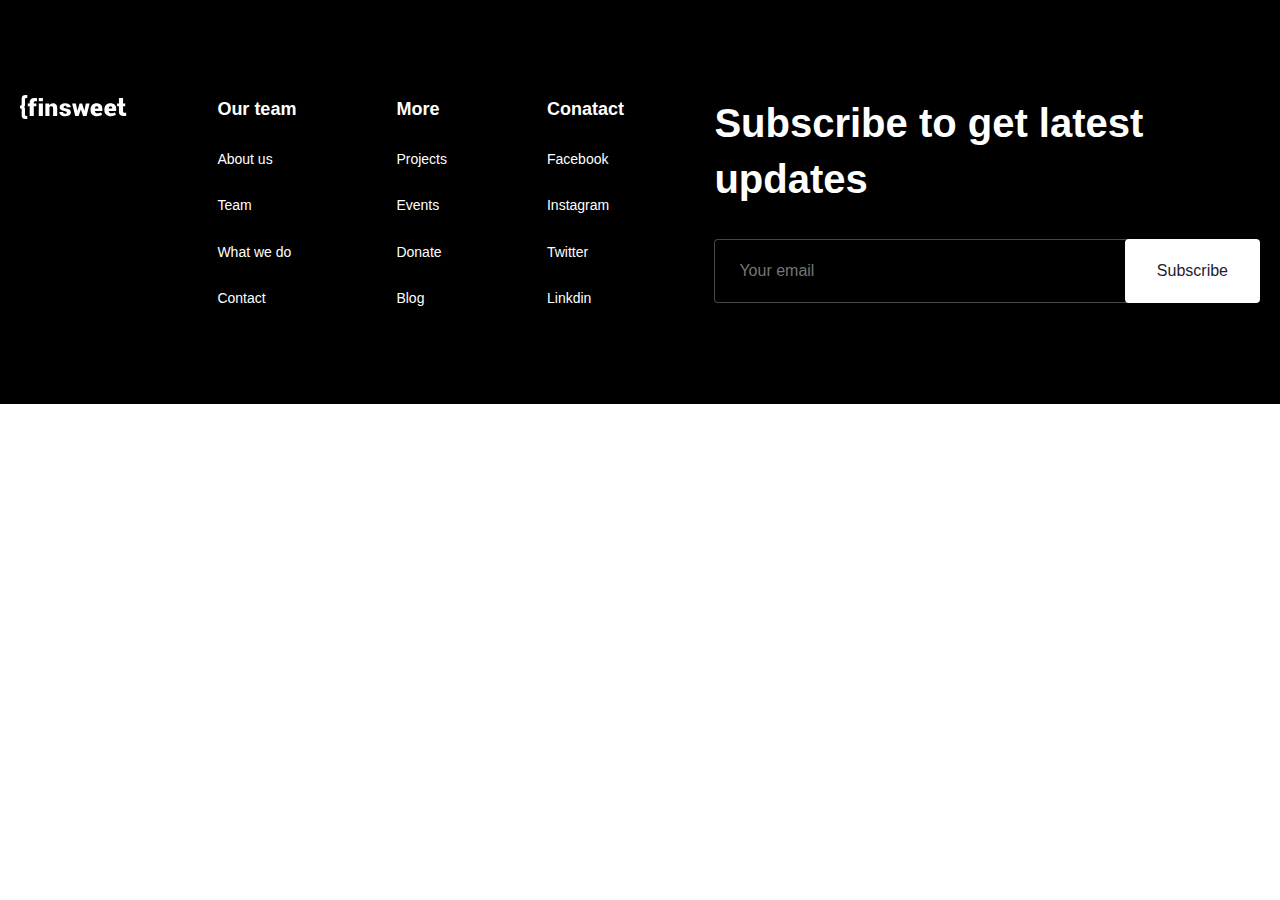
==== index.html @ 3e4287ab "Merge branch 'abdulloh' of https://github.com/abdulazizjavascript/reactn35-lesson18 into nomonjon" ====
<!DOCTYPE html>
<html lang="en">
  <head>
    <meta charset="UTF-8" />
    <meta name="viewport" content="width=device-width, initial-scale=1.0" />
    <title>Home | Laziz | Abdulloh</title>
    <link rel="stylesheet" href="./css/pages/home.css" />
  </head>
  <body>
    <header></header>
    <footer>
      <div class="container">
        <div class="footer__row">
          <div class="footer__logo">
            <img src="./assets/images/home/footer-logo.svg" alt="footer logo">
          </div>
          <div class="footer__links">
            <div class="links__our-team links">
              <p>
                Our team
              </p>
              <a href="./pages/about.html">
                About us
              </a>
              <a href="#">
                Team
              </a>
              <a href="./pages/services.html">
                What we do
              </a>
              <a href="./pages/contact.html">
                Contact
              </a>
            </div>
            <div class="links__more links">
              <p>
                More
              </p>
              <a href="./pages/project.html">
                Projects
              </a>
              <a href="./pages/event.html">
                Events
              </a>
              <a href="./pages/donation.html">
                Donate
              </a>
              <a href="./pages/blog.html">
                Blog
              </a>
            </div>
            <div class="links__contact links">
              <p>
                Conatact
              </p>
              <a href="#">
                Facebook
              </a>
              <a href="#">
                Instagram
              </a>
              <a href="#">
                Twitter
              </a>
              <a href="#">
                Linkdin 
              </a>
            </div>
          </div>
          <div class="footer__subscribe">
            <h2>
              Subscribe to get latest updates
            </h2>
            <div class="input-btn">
              <form action="#">
                <input placeholder="Your email" type="email">
                <button>
                  Subscribe
                </button>
              </form>
            </div>
          </div>
        </div>
      </div>
    </footer>
  </body>
</html>
---- css/pages/home.css ----
@import "../base/global.css";
@import "../modules/donate.css";
@import "../modules/news.css";
@import "../modules/events.css";
@import "../layout/footer.css";
@import "../layout/container.css";
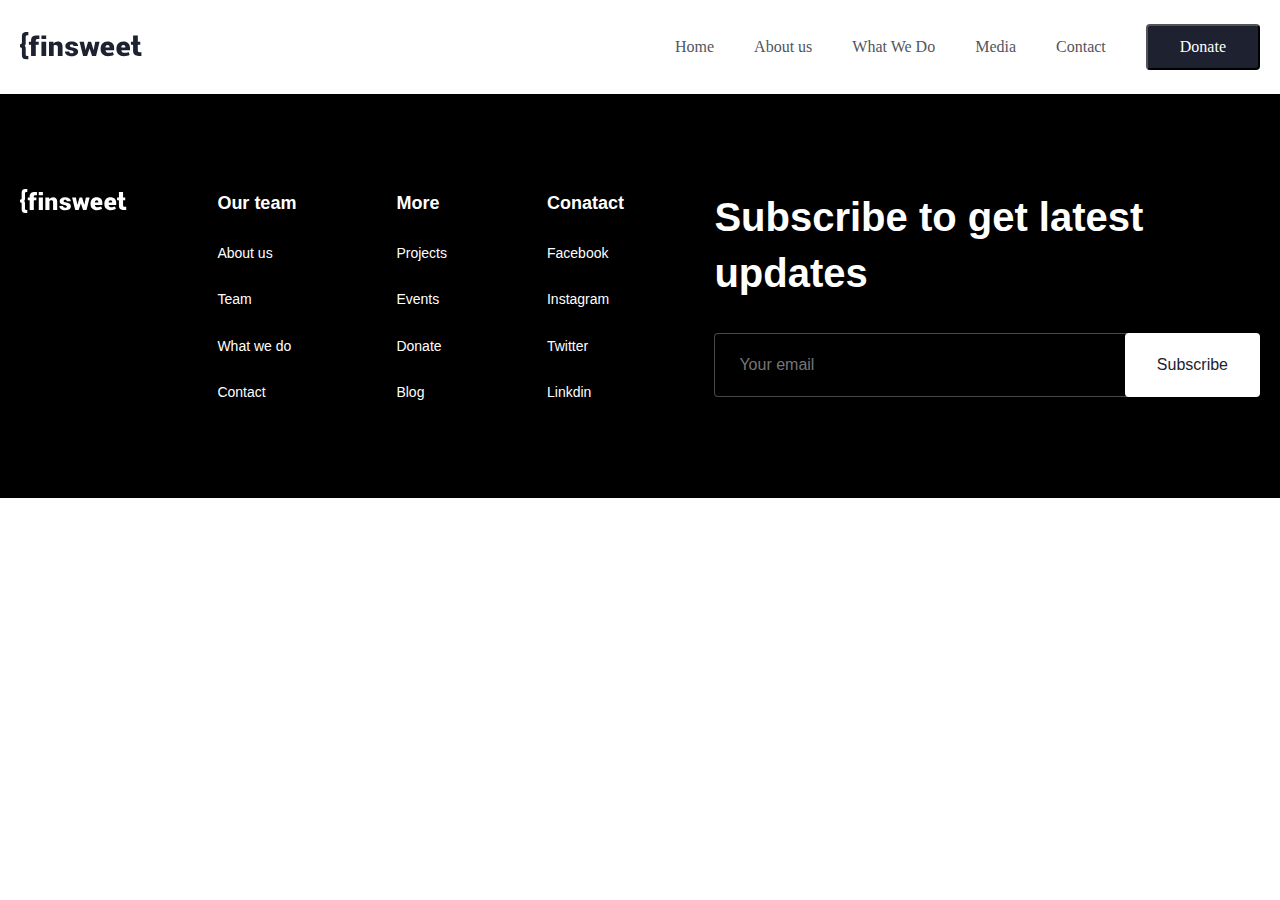
==== commit 82d981b6: "sdads" ====
--- a/index.html
+++ b/index.html
@@ -7,6 +7,19 @@
     <link rel="stylesheet" href="./css/pages/home.css" />
   </head>
   <body>
+    <nav>
+      <div class="container navbar">
+        <div class="nav-logo"><img src="./assets/images/home/logo-finsweet.svg" alt="logo"></div>
+        <ul class="nav-list">
+          <li class="nav-item"><a href="#" class="nav-link">Home</a></li>
+          <li class="nav-item"><a href="./pages/about.html" class="nav-link">About us</a></li>
+          <li class="nav-item"><a href="./pages/services.html" class="nav-link">What We Do</a></li>
+          <li class="nav-item"><a href="./pages/media.html" class="nav-link">Media</a></li>
+          <li class="nav-item"><a href="./pages/contact.html" class="nav-link">Contact</a></li>
+          <li class="nav-item"><a href="./pages/donation.html" class="nav-link"><button class="nav-btn">Donate</button></a></li>
+        </ul>
+      </div>
+    </nav>
     <header></header>
     <footer>
       <div class="container">
--- a/css/pages/home.css
+++ b/css/pages/home.css
@@ -3,4 +3,4 @@
 @import "../modules/news.css";
 @import "../modules/events.css";
 @import "../layout/footer.css";
-@import "../layout/container.css";+@import "../layout/container.css";
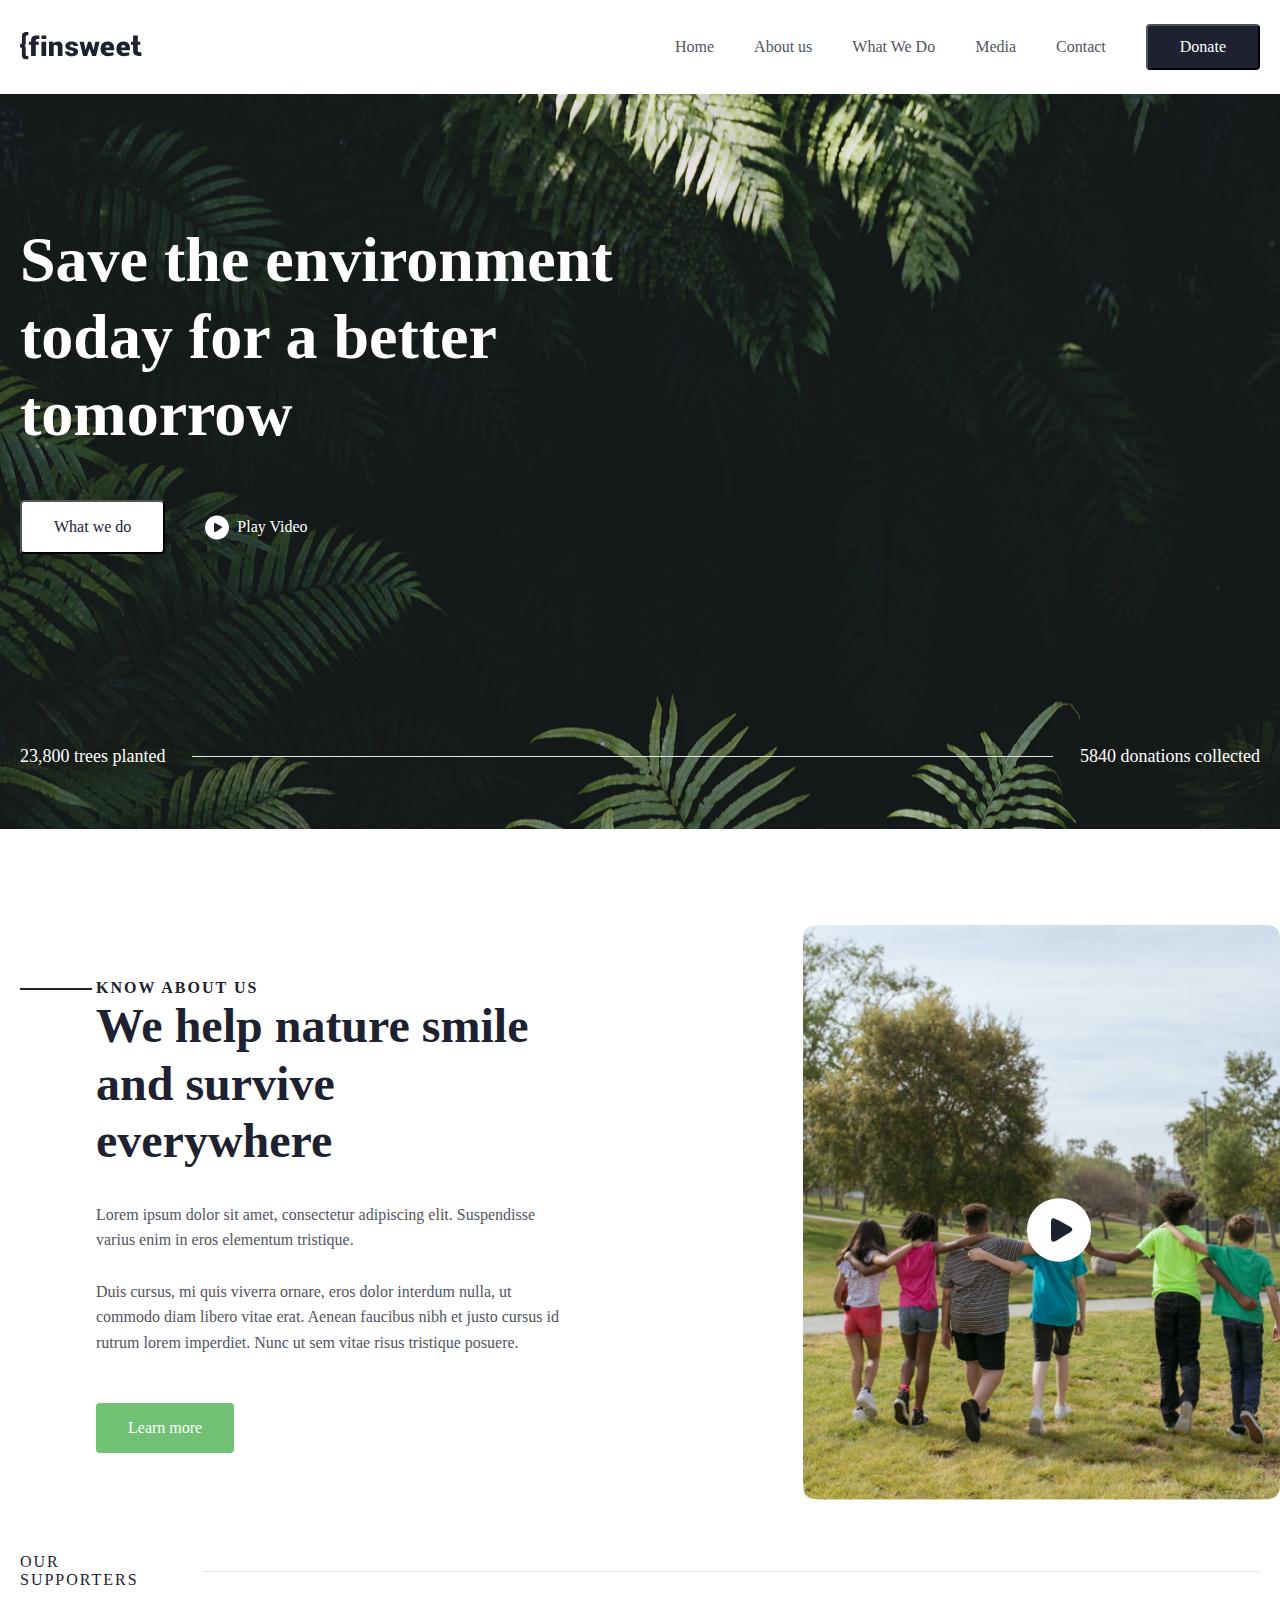
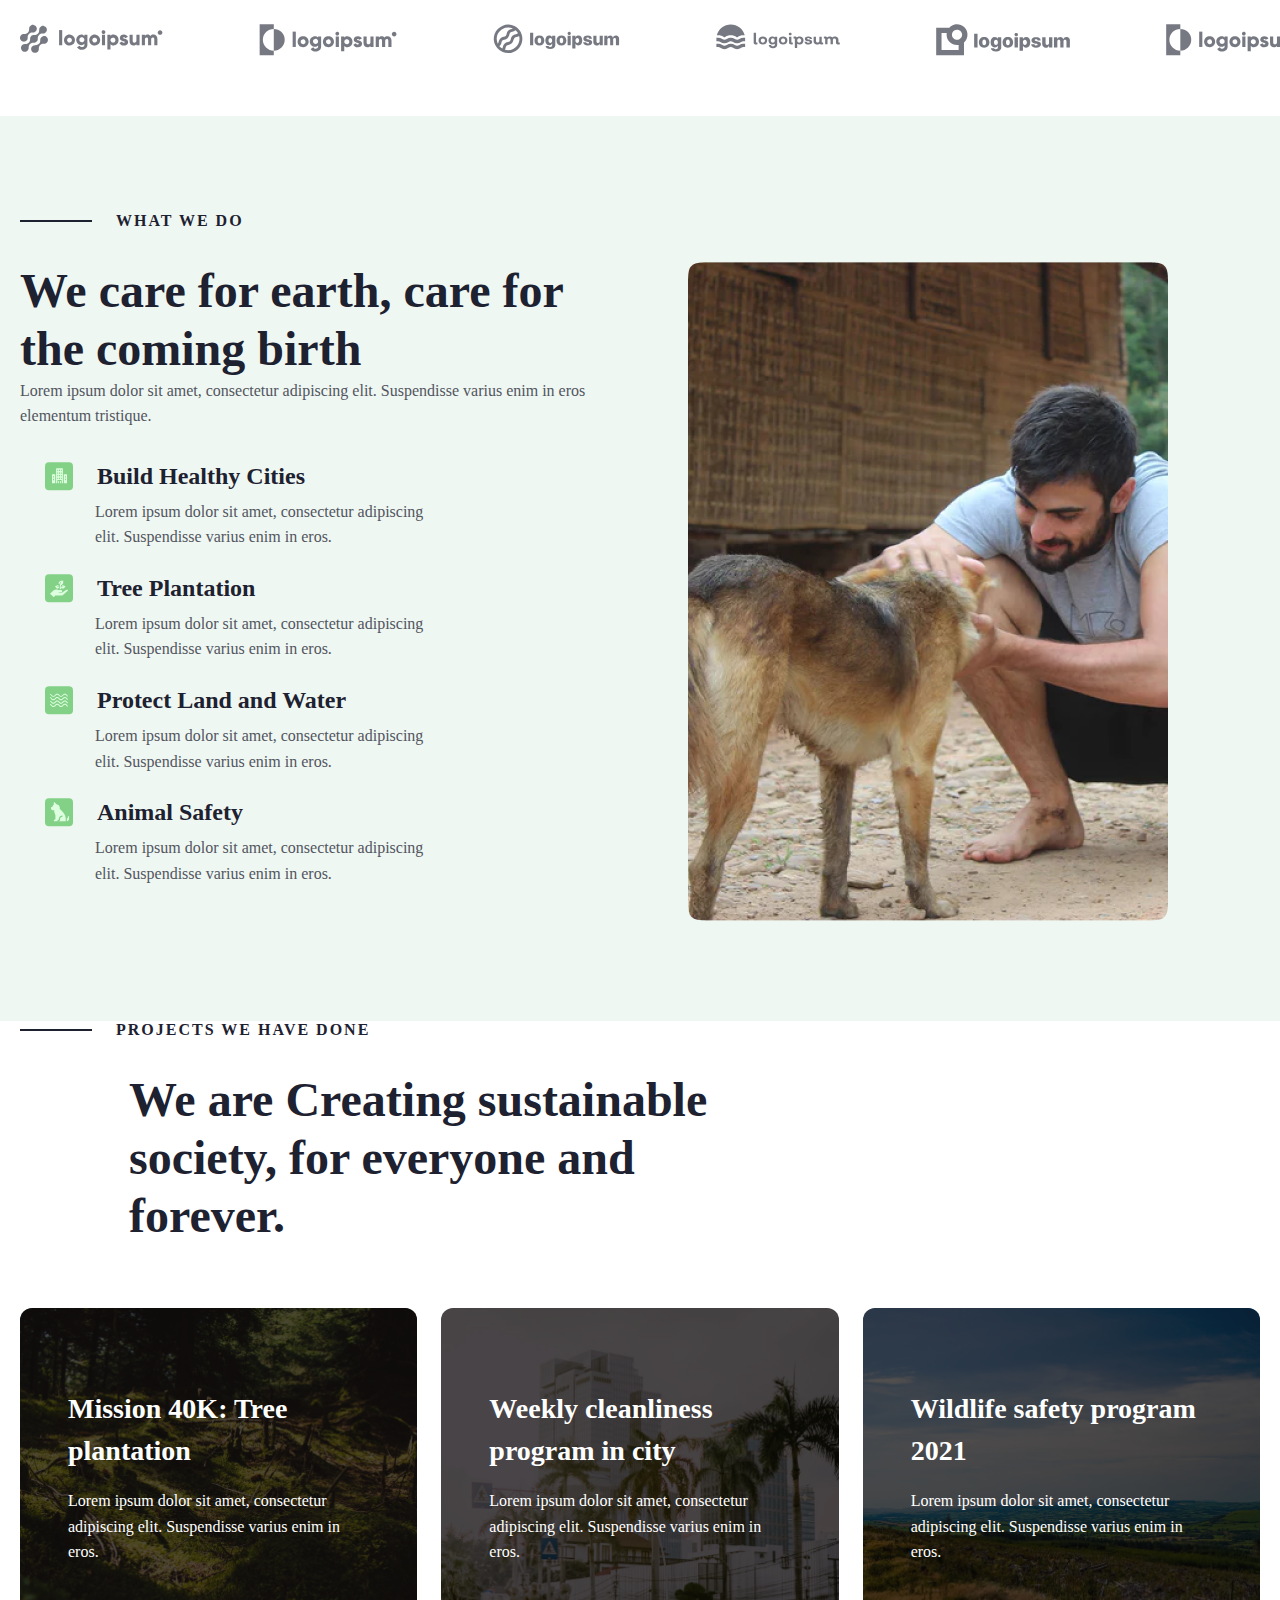
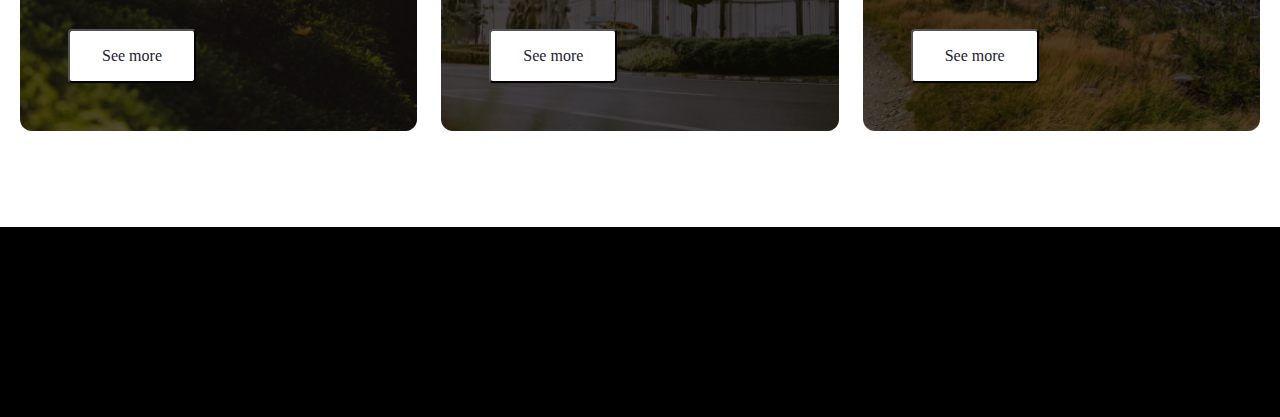
==== commit 5473bae5: "dsads" ====
--- a/index.html
+++ b/index.html
@@ -7,7 +7,7 @@
     <link rel="stylesheet" href="./css/pages/home.css" />
   </head>
   <body>
-    <nav>
+    <nav id="navbar">
       <div class="container navbar">
         <div class="nav-logo"><img src="./assets/images/home/logo-finsweet.svg" alt="logo"></div>
         <ul class="nav-list">
@@ -18,84 +18,193 @@
           <li class="nav-item"><a href="./pages/contact.html" class="nav-link">Contact</a></li>
           <li class="nav-item"><a href="./pages/donation.html" class="nav-link"><button class="nav-btn">Donate</button></a></li>
         </ul>
+        <button class="hamburger"><img src="" alt=""><img src="./assets/images/home/hamburger.svg" alt="hamburger"></button>
       </div>
     </nav>
-    <header></header>
-    <footer>
-      <div class="container">
-        <div class="footer__row">
-          <div class="footer__logo">
-            <img src="./assets/images/home/footer-logo.svg" alt="footer logo">
-          </div>
-          <div class="footer__links">
-            <div class="links__our-team links">
-              <p>
-                Our team
-              </p>
-              <a href="./pages/about.html">
-                About us
-              </a>
-              <a href="#">
-                Team
-              </a>
-              <a href="./pages/services.html">
-                What we do
-              </a>
-              <a href="./pages/contact.html">
-                Contact
-              </a>
-            </div>
-            <div class="links__more links">
-              <p>
-                More
-              </p>
-              <a href="./pages/project.html">
-                Projects
-              </a>
-              <a href="./pages/event.html">
-                Events
-              </a>
-              <a href="./pages/donation.html">
-                Donate
-              </a>
-              <a href="./pages/blog.html">
-                Blog
-              </a>
-            </div>
-            <div class="links__contact links">
-              <p>
-                Conatact
-              </p>
-              <a href="#">
-                Facebook
-              </a>
-              <a href="#">
-                Instagram
-              </a>
-              <a href="#">
-                Twitter
-              </a>
-              <a href="#">
-                Linkdin 
-              </a>
-            </div>
-          </div>
-          <div class="footer__subscribe">
+    <header>
+      <div class="container header__container">
+        <div class="header__content">
+          <h1>
+            Save the environment today for a better tomorrow
+          </h1>
+  
+          <div class="header__content__button-box">
+            <button class="button-box__btn">What we do</button>
+            <div class="button-box__div">
+              <img src="./assets/images/home/Play icon.svg" alt="play-icon">
+              <p>Play Video</p>
+            </div>
+          </div>
+        </div>
+
+        <div class="header__bottom-box">
+          <p>23,800 trees planted</p>
+          <div class="line"></div>
+          <p>5840 donations collected</p>
+        </div>
+      </div>
+    </header>
+    <main>
+      <section id="section-1">
+        <div class="container know-about-us">
+          <div class="line-main"></div>
+          
+          <div class="main__content">
+            <span>
+              Know About us
+            </span>
             <h2>
-              Subscribe to get latest updates
+              We help nature smile and survive everywhere
             </h2>
-            <div class="input-btn">
-              <form action="#">
-                <input placeholder="Your email" type="email">
-                <button>
-                  Subscribe
-                </button>
-              </form>
-            </div>
-          </div>
-        </div>
-      </div>
-    </footer>
+            <p>
+              Lorem ipsum dolor sit amet, consectetur adipiscing elit. Suspendisse varius enim in eros elementum tristique.
+              <br><br>
+               ‍Duis cursus, mi quis viverra ornare, eros dolor interdum nulla, ut commodo diam libero vitae erat. Aenean faucibus nibh et justo cursus id rutrum lorem imperdiet. Nunc ut sem vitae risus tristique posuere.
+            </p>
+            <a href="#"><button class="main__content__btn">Learn more</button></a>
+          
+          
+          </div>
+          <div class="main-right-box">
+            <img class="bg-img" src="./assets/images/home/BG.png" alt="bg-img">
+            <img class="play-icon-64" src="./assets/images/home/Play icon.svg" alt="">
+          </div>
+          
+        </div>
+      </section>
+
+      <section id="section-2">
+        <div class="container our-supporters">
+          <div class="support-content">
+            <p>our Supporters</p>
+          <div class="support-line"></div>
+          </div>
+          
+          <div class="support-box">
+            <img src="./assets/images/home/support-logo (6).svg" alt="">
+            <img src="./assets/images/home/support-logo (5).svg" alt="">
+            <img src="./assets/images/home/support-logo (4).svg" alt="">
+            <img src="./assets/images/home/support-logo (3).svg" alt="">
+            <img src="./assets/images/home/support-logo (2).svg" alt="">
+            <img src="./assets/images/home/support-logo (1).svg" alt="">
+          </div>
+        </div>
+      </section>
+
+      <section id="section-3">
+        <div class="container">
+          <div class="what-we-do__top">
+            <div class="what-we-do__top__line"></div>
+            <p>What we do</p>
+          </div>
+        </div>
+        <div class="container what-we-do">
+          
+          <div class="what-we-do__left">
+            <h2>
+              We care for earth, care for the coming birth
+            </h2>
+            <p>
+              Lorem ipsum dolor sit amet, consectetur adipiscing elit. Suspendisse varius enim in eros elementum tristique.
+            </p>
+            <ul class="what-we-do__list">
+              <li class="item">
+                <div class="list__icon">
+                  <img src="./assets/images/home/icon-28 (4).svg" alt="">
+                  <h1>Build Healthy Cities</h1>
+                </div>
+                <p>
+                  Lorem ipsum dolor sit amet, consectetur adipiscing elit. Suspendisse varius enim in eros.
+                </p>
+              </li>
+              <li class="item">
+                <div class="list__icon">
+                  <img src="./assets/images/home/icon-28 (3).svg" alt="">
+                  <h1>Tree Plantation</h1>
+                </div>
+                <p>
+                  Lorem ipsum dolor sit amet, consectetur adipiscing elit. Suspendisse varius enim in eros.
+                </p>
+              </li>
+              <li class="item">
+                <div class="list__icon">
+                  <img src="./assets/images/home/icon-28 (2).svg" alt="">
+                  <h1>Protect Land and Water</h1>
+                </div>
+                <p>
+                  Lorem ipsum dolor sit amet, consectetur adipiscing elit. Suspendisse varius enim in eros.
+                </p>
+              </li>
+              <li class="item">
+                <div class="list__icon">
+                  <img src="./assets/images/home/icon-28 (1).svg" alt="">
+                  <h1>Animal Safety</h1>
+                </div>
+                <p>
+                  Lorem ipsum dolor sit amet, consectetur adipiscing elit. Suspendisse varius enim in eros.
+                </p>
+              </li>
+            </ul>
+          </div>
+          <div class="what-we-do__right">
+            <img src="./assets/images/home/man-and-dog.png" alt="man-and-dog">
+          </div>
+        </div>
+      </section>
+
+      <section id="section-4">
+
+        <div class="container section-4">
+          <div class="what-we-do__top">
+            <div class="what-we-do__top__line"></div>
+            <p>Projects we have done</p>
+          </div>
+
+          <h1>We are Creating sustainable society, for everyone and forever.</h1>
+        </div>
+
+        <div class="container">
+          <div class="section-4__card-box">
+            <div class="card-box__card card-box__card-1">
+              <div>
+                <h3>
+                  Mission 40K: Tree plantation
+                </h3>
+                <p>
+                  Lorem ipsum dolor sit amet, consectetur adipiscing elit. Suspendisse varius enim in eros.
+                </p>
+                <button>See more</button>
+              </div>
+            </div>
+            <div class="card-box__card card-box__card-2">
+              <div>
+                <h3>
+                  Weekly cleanliness program in city
+                </h3>
+                <p>
+                  Lorem ipsum dolor sit amet, consectetur adipiscing elit. Suspendisse varius enim in eros.
+                </p>
+                <button>See more</button>
+              </div>
+            </div>
+            <div class="card-box__card card-box__card-3">
+              <div>
+                <h3>
+                  Wildlife safety program 2021
+                </h3>
+                <p>
+                  Lorem ipsum dolor sit amet, consectetur adipiscing elit. Suspendisse varius enim in eros.
+                </p>
+                <button>See more</button>
+              </div>
+            </div>
+          </div>
+        </div>
+      </section>
+    </main>
+    <footer></footer>
+
+    <script src="./js/home.js"></script>
   </body>
 </html>
  --- a/css/pages/home.css
+++ b/css/pages/home.css
@@ -4,3 +4,679 @@
 @import "../modules/events.css";
 @import "../layout/footer.css";
 @import "../layout/container.css";
+
+.navbar{
+    display: flex;
+    justify-content: space-between;
+    align-items: center;
+}
+
+.nav-list{
+    display: flex;
+    gap: 40px;
+    align-items: center;
+}
+
+.nav-link{
+    color: var(--Secondary-text, #525560);
+    font-family: Roboto;
+    font-size: 16px;
+    font-style: normal;
+    font-weight: 500;
+    line-height: normal;
+}
+
+.nav-link:hover {
+    color: var(--Black, #0B0706);
+    font-family: Roboto;
+    font-size: 16px;
+    font-style: normal;
+    font-weight: 500;
+    line-height: normal;
+}
+
+.nav-btn{
+    display: inline-flex;
+    padding: 12px 32px;
+    align-items: flex-start;
+    gap: 10px;
+    border-radius: 4px;
+    background: var(--Primary-text, #1D2130);
+
+    color: #FFF;
+    text-align: right;
+    font-family: Roboto;
+    font-size: 16px;
+    font-style: normal;
+    font-weight: 500;
+    line-height: normal;
+    }
+
+    .hamburger{
+        display: none;
+    }
+
+    @media (max-width:800px)  {
+
+        .nav-list{
+            display: none;
+        }
+
+        .hamburger{
+            display: flex;
+        }
+        
+    }
+
+    /* ---------------nav end------------------------- */
+
+    /* ---------------header start-------------------- */
+
+header{
+    background-image: url(/./assets/images/home/BG\ Image.png);
+    background-size: cover;
+    background-repeat: no-repeat;
+    padding-top: 128px;
+    padding-bottom: 64px;
+    margin-right: auto;
+    margin-left: auto;
+    max-width: 1500px;
+    max-height: 735px;
+    flex-shrink: 0;
+}
+
+
+
+.header__content h1{
+    
+    max-width: 640px;
+    color: #FFF;
+    font-family: Roboto;
+    font-size: 64px;
+    font-style: normal;
+    font-weight: 700;
+    line-height: 120%; /* 76.8px */
+}
+
+.header__content__button-box{
+    margin-top: 48px;
+    display: flex;
+    gap: 24px;
+}
+
+.button-box__btn{
+    padding: 16px 32px;
+    color: var(--Primary-text, #1D2130);
+    text-align: right;
+    font-family: Roboto;
+    font-size: 16px;
+    font-style: normal;
+    font-weight: 500;
+    line-height: normal;
+
+    border-radius: 4px;
+    background: #FFF;
+    backdrop-filter: blur(40px);
+}
+
+.button-box__div{
+    display: inline-flex;
+    padding: 12px 16px;
+    justify-content: center;
+    align-items: center;
+    gap: 8px;
+    cursor: pointer;
+}
+
+.button-box__div p{
+    color: #FFF;
+    text-align: right;
+    font-family: Roboto;
+    font-size: 16px;
+    font-style: normal;
+    font-weight: 500;
+    line-height: normal;
+}
+
+.header__bottom-box{
+    margin-top: 192px;
+    display: flex;
+    align-items: center;
+    justify-content: space-between;
+    gap: 24px;
+}
+
+.header__bottom-box p{
+    color: #FFF;
+    text-align: right;
+    font-family: Roboto;
+    font-size: 18px;
+    font-style: normal;
+    font-weight: 500;
+    line-height: normal;
+}
+
+.line{
+    width: 861px;
+    height: 1px;
+    background: #E5E5E5;
+    backdrop-filter: blur(15px);
+}
+    /* ---------------header end-------------------- */
+
+    /* -----------------main start----------------------- */
+.line-main{
+    top: 63px;
+    left: 20px;
+    position: absolute;
+    width: 72px;
+    height: 2px;
+    flex-shrink: 0;
+    background-color: var(--Primary-text, #1D2130);
+}    
+
+.main__content{
+    margin-top: 54px;
+}
+
+.main__content span{
+    color: var(--Primary-text, #1D2130);
+    font-family: Roboto;
+    font-size: 16px;
+    font-style: normal;
+    font-weight: 700;
+    line-height: normal;
+    letter-spacing: 2px;
+    text-transform: uppercase;
+}
+
+.main__content h2{
+    color: var(--Primary-text, #1D2130);
+    max-width: 607px;
+    /* H2 */
+    font-family: Roboto;
+    font-size: 48px;
+    font-style: normal;
+    font-weight: 700;
+    line-height: 120%; /* 57.6px */
+}
+
+.main__content p{
+    margin-top: 32px;
+    margin-bottom: 48px;
+    color: var(--Secondary-text, #525560);
+    max-width: 608px;
+    /* Paragraph */
+    font-family: Roboto;
+    font-size: 16px;
+    font-style: normal;
+    font-weight: 400;
+    line-height: 160%; /* 25.6px */
+}
+
+.main__content__btn{
+    display: inline-flex;
+    padding: 16px 32px;
+    justify-content: center;
+    align-items: center;
+    gap: 10px;
+    border-radius: 4px;
+    background: var(--Green-primary, #70C174);
+    backdrop-filter: blur(40px);
+    border: none;
+    /* text-style */
+    color: #FFF;
+    text-align: right;
+    font-family: Roboto;
+    font-size: 16px;
+    font-style: normal;
+    font-weight: 500;
+    line-height: normal;
+}
+
+.know-about-us{
+    margin-top: 96px;
+    padding-left: 96px;
+    padding-right: 0;
+    gap: 230px;
+    display: grid;
+    grid-template-columns: repeat(2,1fr);
+    position: relative;
+}
+
+.main-right-box{
+    max-width: 480px;
+    max-height: 578.341px;
+    flex-shrink: 0;
+    position: relative;
+}
+
+.bg-img{
+    width: 100%;
+    flex-shrink: 0;
+}
+.play-icon-64{
+    width: 64px;
+    top: 47%;
+    left: 47%;
+    position: absolute;
+    
+}
+
+
+/* -----section-2----supports--- */
+.our-supporters{
+    margin-top: 50px;
+}
+
+.support-line{
+    display: flex;
+    width: 1094px;
+    height: 1px;
+    background: #E5E5E5;
+}
+
+.support-content{
+    display: flex;
+    gap: 24px;
+    align-items: center;
+}
+
+.support-content p{
+    display: flex;
+    color: var(--Primary-text, #1D2130);
+    font-family: Roboto;
+    font-size: 16px;
+    font-style: normal;
+    font-weight: 500;
+    line-height: normal;
+    letter-spacing: 2px;
+    text-transform: uppercase;
+}
+
+.support-box{
+    display: grid;
+    grid-template-columns: repeat(6,1fr);
+    gap: 96px;
+    margin-top: 35px;
+    margin-bottom: 60px;
+}
+
+
+/* ----------------------------------- */
+#section-3{
+    background: var(--Green-tertiary, #EFF7F2);
+    padding: 96px 0;
+}
+
+.what-we-do__top{
+    display: flex;
+    align-items: center;
+    gap: 24px;
+    margin-bottom: 32px;
+}
+
+.what-we-do__top__line{
+    width: 72px;
+    height: 2px;
+    flex-shrink: 0;
+    background-color: var(--Primary-text, #1D2130);
+}
+
+.what-we-do__top p{
+    color: var(--Primary-text, #1D2130);
+    font-family: Roboto;
+    font-size: 16px;
+    font-style: normal;
+    font-weight: 700;
+    line-height: normal;
+    letter-spacing: 2px;
+    text-transform: uppercase;
+}
+
+.what-we-do{
+    display: grid;
+    grid-template-columns: repeat(2,1fr);
+    justify-content: space-between;
+    gap: 96px;
+}
+
+.what-we-do__left h2{
+    /* margin-bottom: 16px; */
+    color: var(--Primary-text, #1D2130);
+    max-width: 608px;
+    /* H2 */
+    font-family: Roboto;
+    font-size: 48px;
+    font-style: normal;
+    font-weight: 700;
+    line-height: 120%; /* 57.6px */
+}
+
+.what-we-do__left p{
+    color: var(--Secondary-text, #525560);
+    max-width: 608px;
+    /* Paragraph */
+    font-family: Roboto;
+    font-size: 16px;
+    font-style: normal;
+    font-weight: 400;
+    line-height: 160%; /* 25.6px */
+    }
+
+.list__icon{
+    display: flex;
+    align-items: center;
+    gap: 24px;
+    
+}
+
+.list__icon h1{
+    color: var(--Primary-text, #1D2130);
+    font-family: Roboto;
+    font-size: 24px;
+    font-style: normal;
+    font-weight: 700;
+    line-height: normal;
+}
+
+.what-we-do__list{
+    display: flex;
+    flex-direction: column;
+    gap: 24px;
+    margin-top: 33px;
+    padding-left: 24px;
+    border-left: 1px solid var(--Green-tertiary, #EFF7F2);
+}
+
+.what-we-do__list .item{
+    display: inline-flex;
+    flex-direction: column;
+    gap: 8px;
+}
+
+.item p{
+    padding-left: 50px;
+    color: var(--Secondary-text, #525560);
+    max-width: 384px;
+    /* Paragraph */
+    font-family: Roboto;
+    font-size: 16px;
+    font-style: normal;
+    font-weight: 400;
+    line-height: 160%; /* 25.6px */
+}
+/* ------------------------------------------------ */
+
+.section-4__card-box{
+    display: grid;
+    grid-template-columns: repeat(3,1fr);
+    gap: 24px;
+}
+/* ------------------------------------------------------------------------------- */
+
+.card-box__card-1{
+    background-image: url(/./assets/images/home/card-bg-img\ \(3\).png);
+    background-size: cover;
+}
+.card-box__card-2{
+    background-image: url(/./assets/images/home/card-bg-img\ \(2\).png);
+    background-size: cover;
+}
+.card-box__card-3{
+    background-image: url(/./assets/images/home/card-bg-img\ \(1\).png);
+    background-size: cover;
+}
+/* ------------------------------------------------------------------------------ */
+
+#section-4{
+    padding-bottom: 96px;
+}
+
+.section-4 h1{
+    margin-left: 109px;
+    margin-bottom: 64px;
+    color: var(--Primary-text, #1D2130);
+    max-width: 640px;
+    /* H2 */
+    font-family: Roboto;
+    font-size: 48px;
+    font-style: normal;
+    font-weight: 700;
+    line-height: 120%; /* 57.6px */
+}
+
+.card-box__card{
+    border-radius: 12px;
+}
+
+.card-box__card div{
+    padding: 48px;
+    padding-top: 80px;
+    width: 100%;
+    height: 100%;
+    border-radius: 12px;
+    background: var(--Black, #0b0706b5);
+}
+
+.card-box__card div h3{
+    color: #FFF;
+    max-width: 315px;
+    /* H3 */
+    font-family: Roboto;
+    font-size: 28px;
+    font-style: normal;
+    font-weight: 700;
+    line-height: 150%; /* 42px */
+}
+
+.card-box__card div p{
+    margin-top: 16px;
+    color: #FFF;
+    max-width: 315px;
+    /* Paragraph */
+    font-family: Roboto;
+    font-size: 16px;
+    font-style: normal;
+    font-weight: 400;
+    line-height: 160%; /* 25.6px */
+}
+
+.card-box__card div button{
+    margin-top: 64px;
+    display: inline-flex;
+    padding: 16px 32px;
+    justify-content: center;
+    align-items: center;
+    gap: 10px;
+    border-radius: 4px;
+    background: #FFF;
+    backdrop-filter: blur(40px);
+    
+    color: var(--Primary-text, #1D2130);
+    text-align: right;
+    font-family: Roboto;
+    font-size: 16px;
+    font-style: normal;
+    font-weight: 500;
+    line-height: normal;
+}
+
+    /* -----------------main end----------------------- */
+
+
+
+    /* responsive start  */
+    @media (max-width:1200px)  {
+
+
+        .know-about-us{
+            margin-top: 96px;
+            padding-left: 96px;
+            padding-right: 0;
+            gap: 50px;
+            display: grid;
+            grid-template-columns: repeat(2,1fr);
+            position: relative;
+        }
+
+        .support-box{
+            display: grid;
+            grid-template-columns: repeat(3,1fr);
+            gap: 15px;
+            margin-top: 35px;
+            margin-bottom: 60px;
+            
+        }
+        
+        .what-we-do{
+            display: grid;
+            grid-template-columns: repeat(2,1fr);
+            justify-content: space-between;
+            gap: 50px;
+        }
+
+        .section-4__card-box{
+            display: grid;
+            grid-template-columns: repeat(1,1fr);
+            gap: 24px;
+        }
+           
+    }
+
+
+    @media (max-width:800px)  {
+
+        .nav-list{
+            display: none;
+        }
+
+        .hamburger{
+            display: flex;
+        }
+        
+
+        .know-about-us{
+            margin-top: 96px;
+            
+            padding-left: 96px;
+            padding-right: 0;
+            gap: 50px;
+            display: grid;
+            grid-template-columns: repeat(1,1fr);
+            position: relative;
+        }
+
+        .support-box{
+            display: grid;
+            grid-template-columns: repeat(3,1fr);
+            gap: 15px;
+            margin-top: 35px;
+            margin-bottom: 60px;
+            
+        }
+        
+        .what-we-do{
+            display: grid;
+            grid-template-columns: repeat(1,1fr);
+            justify-content: space-between;
+            gap: 96px;
+        }
+
+        .section-4__card-box{
+            display: grid;
+            grid-template-columns: repeat(1,1fr);
+            gap: 24px;
+            
+        }
+           
+    }
+
+
+
+    @media (max-width:520px)  {
+
+        .nav-list{
+            display: none;
+        }
+
+        .hamburger{
+            display: flex;
+        }
+        
+
+        .know-about-us{
+            margin-top: 50px;
+            padding-left: 0px;
+            padding-right: 0;
+            gap: 50px;
+            display: grid;
+            grid-template-columns: repeat(1,1fr);
+            position: relative;
+        }
+
+        .header__content h1{
+    
+            max-width: 300px;
+            color: #FFF;
+            font-family: Roboto;
+            font-size: 48px;
+            font-style: normal;
+            font-weight: 300;
+            line-height: 120%; /* 76.8px */
+        }
+
+        .header__content__button-box{
+            margin-top: 48px;
+            display: flex;
+            flex-direction: column;
+            align-items: center;
+            gap: 24px;
+        }
+
+        .support-box{
+            display: grid;
+            grid-template-columns: repeat(1,1fr);
+            gap: 15px;
+            margin-top: 35px;
+            margin-bottom: 60px;
+        }
+        
+        .what-we-do{
+            display: grid;
+            grid-template-columns: repeat(1,1fr);
+            justify-content: space-between;
+            gap: 96px;
+        }
+
+        .what-we-do__right img{
+            width: 100%;
+        }
+
+        .section-4__card-box{
+            display: grid;
+            grid-template-columns: repeat(1,1fr);
+            gap: 10px;
+        }
+
+
+        #section-4{
+            padding-bottom: 50px;
+        }
+        
+        .section-4 h1{
+            margin-left:10px;
+            margin-bottom: 64px;
+            color: var(--Primary-text, #1D2130);
+            max-width: 200px;
+            /* H2 */
+            font-family: Roboto;
+            font-size: 16px;
+            font-style: normal;
+            font-weight: 700;
+            line-height: 120%; /* 57.6px */
+        }
+           
+    }
+
+
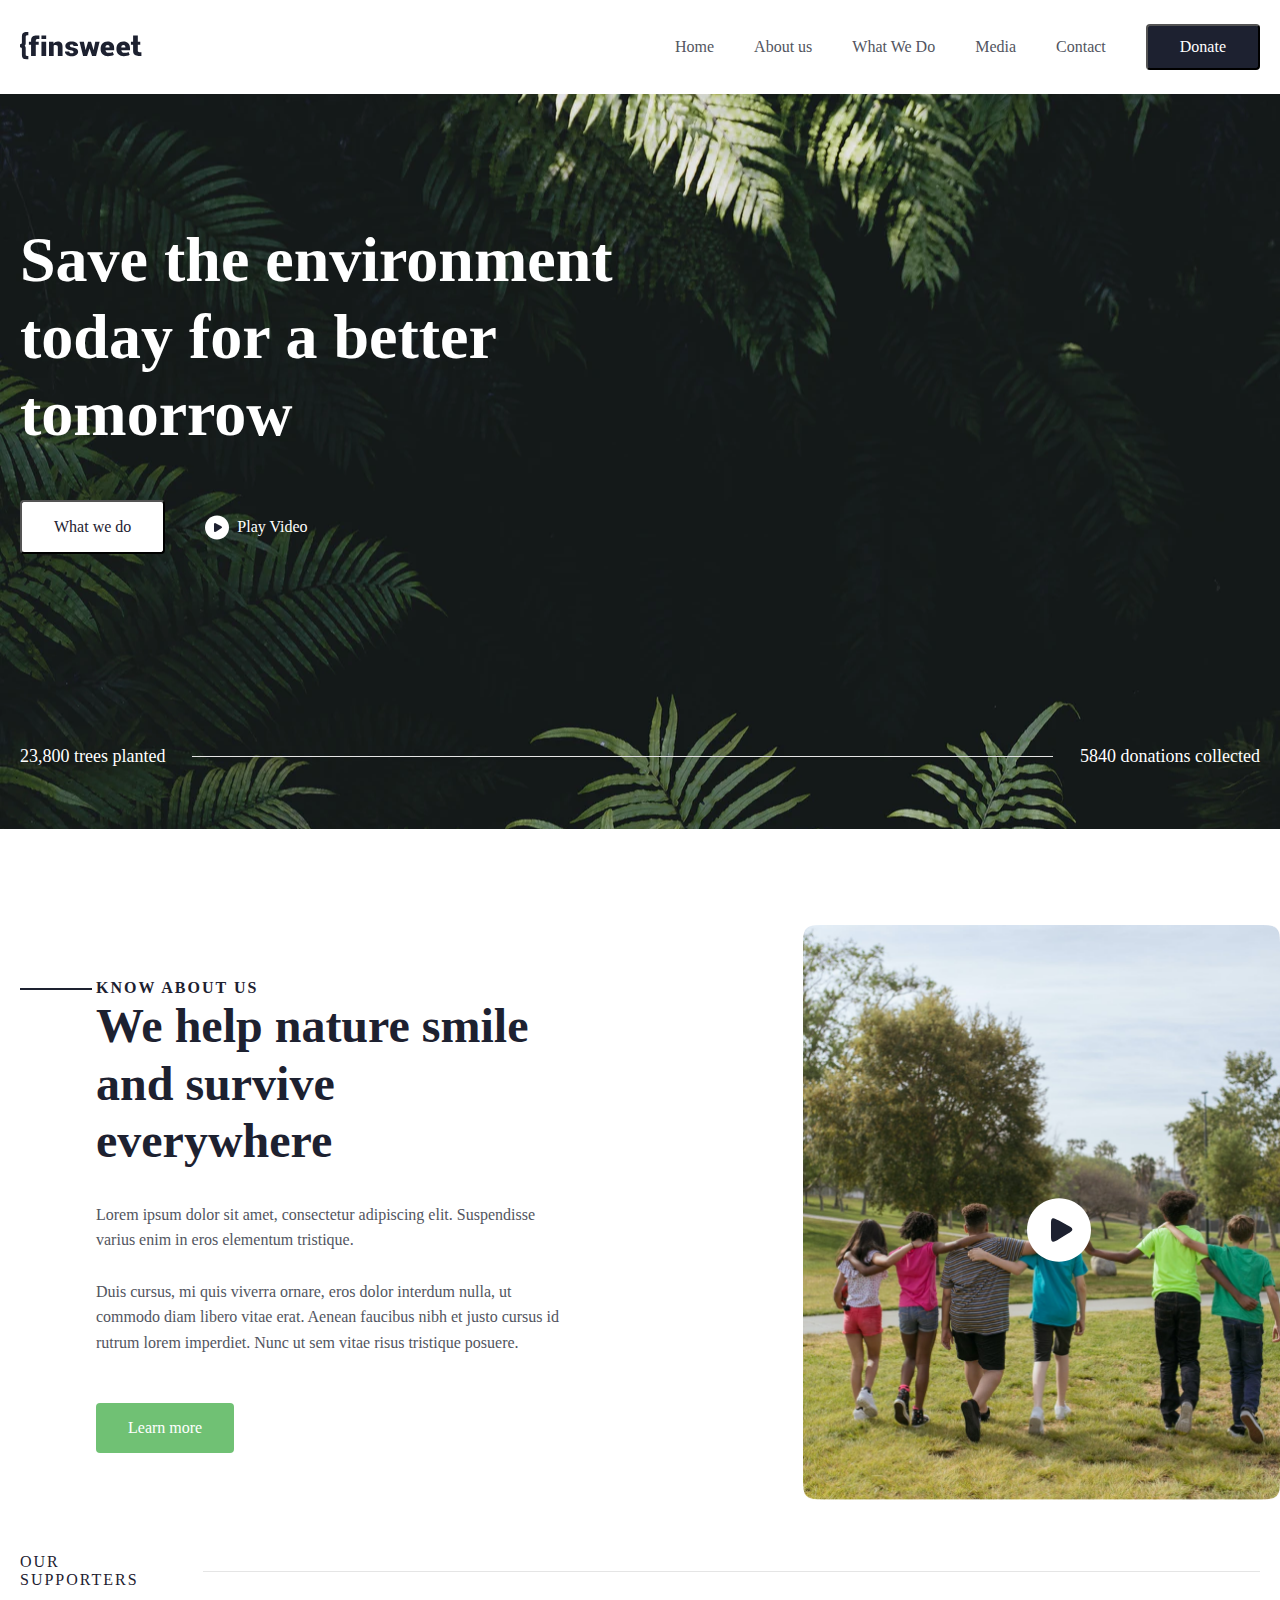
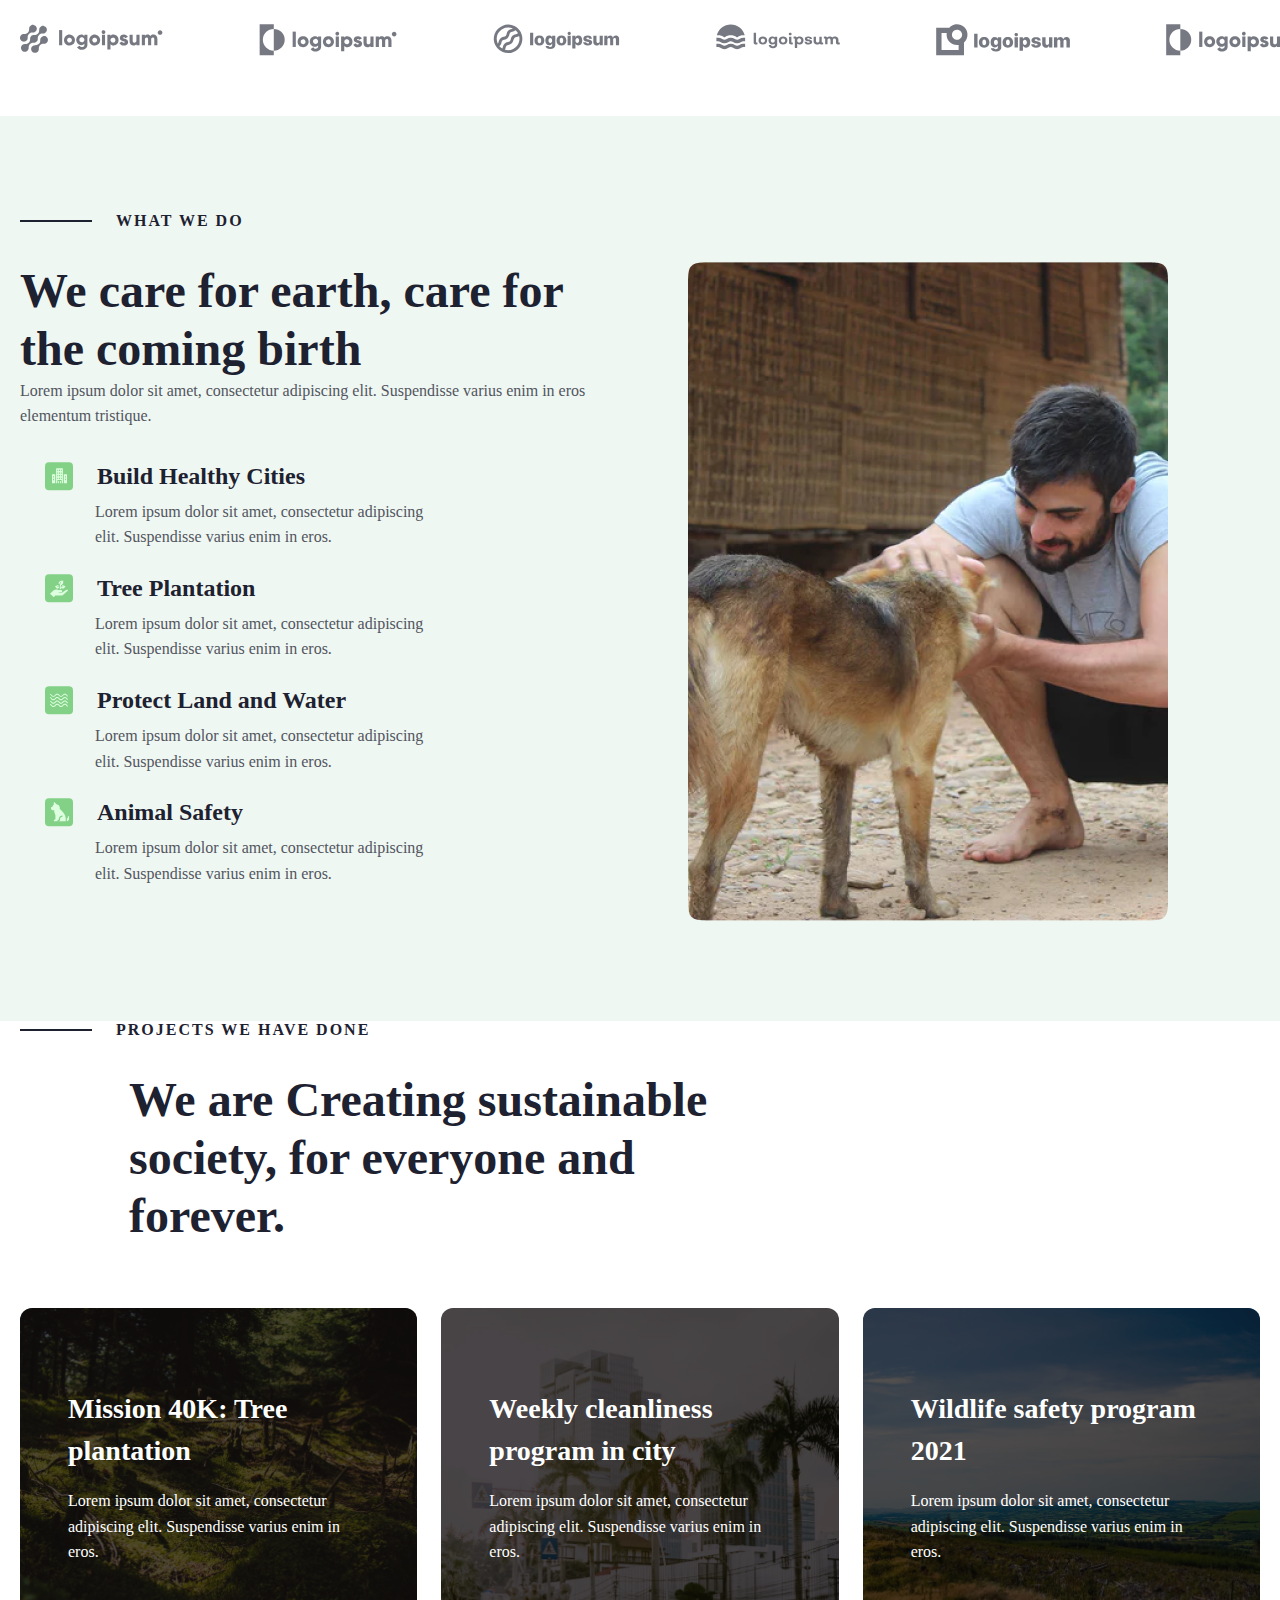
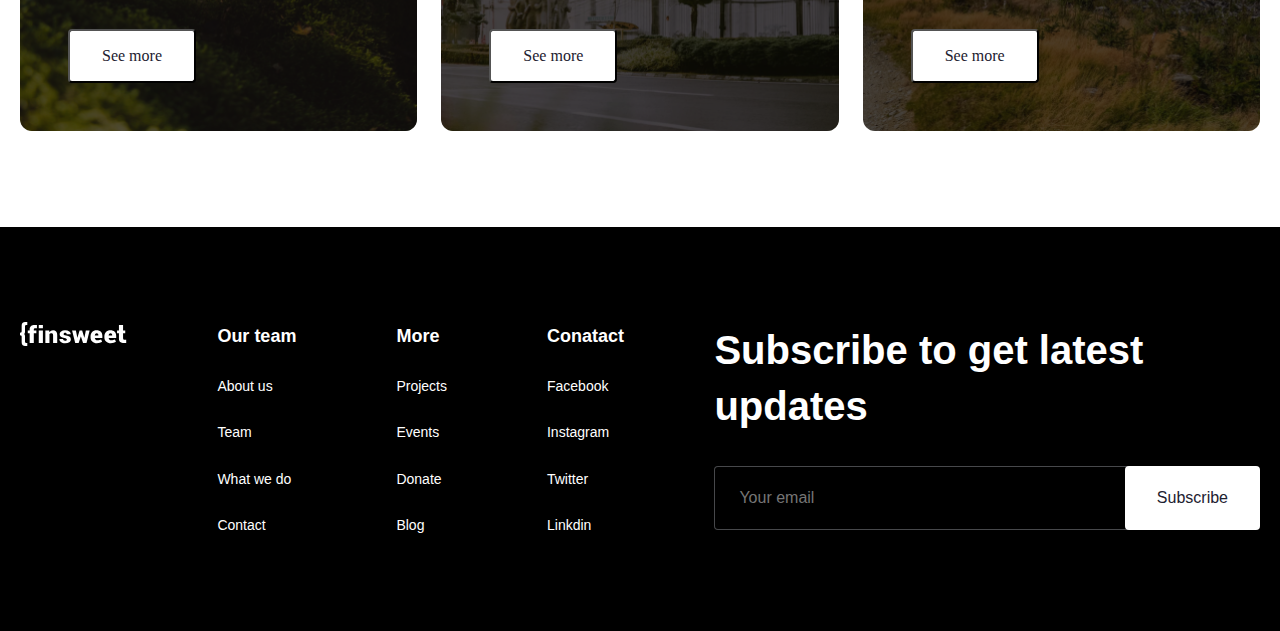
==== commit 0d19ccad: "dsads" ====
--- a/index.html
+++ b/index.html
@@ -9,29 +9,46 @@
   <body>
     <nav id="navbar">
       <div class="container navbar">
-        <div class="nav-logo"><img src="./assets/images/home/logo-finsweet.svg" alt="logo"></div>
+        <div class="nav-logo">
+          <img src="./assets/images/home/logo-finsweet.svg" alt="logo" />
+        </div>
         <ul class="nav-list">
           <li class="nav-item"><a href="#" class="nav-link">Home</a></li>
-          <li class="nav-item"><a href="./pages/about.html" class="nav-link">About us</a></li>
-          <li class="nav-item"><a href="./pages/services.html" class="nav-link">What We Do</a></li>
-          <li class="nav-item"><a href="./pages/media.html" class="nav-link">Media</a></li>
-          <li class="nav-item"><a href="./pages/contact.html" class="nav-link">Contact</a></li>
-          <li class="nav-item"><a href="./pages/donation.html" class="nav-link"><button class="nav-btn">Donate</button></a></li>
+          <li class="nav-item">
+            <a href="./pages/about.html" class="nav-link">About us</a>
+          </li>
+          <li class="nav-item">
+            <a href="./pages/services.html" class="nav-link">What We Do</a>
+          </li>
+          <li class="nav-item">
+            <a href="./pages/media.html" class="nav-link">Media</a>
+          </li>
+          <li class="nav-item">
+            <a href="./pages/contact.html" class="nav-link">Contact</a>
+          </li>
+          <li class="nav-item">
+            <a href="./pages/donation.html" class="nav-link"
+              ><button class="nav-btn">Donate</button></a
+            >
+          </li>
         </ul>
-        <button class="hamburger"><img src="" alt=""><img src="./assets/images/home/hamburger.svg" alt="hamburger"></button>
+        <button class="hamburger">
+          <img src="" alt="" /><img
+            src="./assets/images/home/hamburger.svg"
+            alt="hamburger"
+          />
+        </button>
       </div>
     </nav>
     <header>
       <div class="container header__container">
         <div class="header__content">
-          <h1>
-            Save the environment today for a better tomorrow
-          </h1>
-  
+          <h1>Save the environment today for a better tomorrow</h1>
+
           <div class="header__content__button-box">
             <button class="button-box__btn">What we do</button>
             <div class="button-box__div">
-              <img src="./assets/images/home/Play icon.svg" alt="play-icon">
+              <img src="./assets/images/home/Play icon.svg" alt="play-icon" />
               <p>Play Video</p>
             </div>
           </div>
@@ -48,28 +65,35 @@
       <section id="section-1">
         <div class="container know-about-us">
           <div class="line-main"></div>
-          
+
           <div class="main__content">
-            <span>
-              Know About us
-            </span>
-            <h2>
-              We help nature smile and survive everywhere
-            </h2>
+            <span> Know About us </span>
+            <h2>We help nature smile and survive everywhere</h2>
             <p>
-              Lorem ipsum dolor sit amet, consectetur adipiscing elit. Suspendisse varius enim in eros elementum tristique.
-              <br><br>
-               ‍Duis cursus, mi quis viverra ornare, eros dolor interdum nulla, ut commodo diam libero vitae erat. Aenean faucibus nibh et justo cursus id rutrum lorem imperdiet. Nunc ut sem vitae risus tristique posuere.
+              Lorem ipsum dolor sit amet, consectetur adipiscing elit.
+              Suspendisse varius enim in eros elementum tristique.
+              <br /><br />
+              ‍Duis cursus, mi quis viverra ornare, eros dolor interdum nulla,
+              ut commodo diam libero vitae erat. Aenean faucibus nibh et justo
+              cursus id rutrum lorem imperdiet. Nunc ut sem vitae risus
+              tristique posuere.
             </p>
-            <a href="#"><button class="main__content__btn">Learn more</button></a>
-          
-          
+            <a href="#"
+              ><button class="main__content__btn">Learn more</button></a
+            >
           </div>
           <div class="main-right-box">
-            <img class="bg-img" src="./assets/images/home/BG.png" alt="bg-img">
-            <img class="play-icon-64" src="./assets/images/home/Play icon.svg" alt="">
-          </div>
-          
+            <img
+              class="bg-img"
+              src="./assets/images/home/BG.png"
+              alt="bg-img"
+            />
+            <img
+              class="play-icon-64"
+              src="./assets/images/home/Play icon.svg"
+              alt=""
+            />
+          </div>
         </div>
       </section>
 
@@ -77,16 +101,16 @@
         <div class="container our-supporters">
           <div class="support-content">
             <p>our Supporters</p>
-          <div class="support-line"></div>
-          </div>
-          
+            <div class="support-line"></div>
+          </div>
+
           <div class="support-box">
-            <img src="./assets/images/home/support-logo (6).svg" alt="">
-            <img src="./assets/images/home/support-logo (5).svg" alt="">
-            <img src="./assets/images/home/support-logo (4).svg" alt="">
-            <img src="./assets/images/home/support-logo (3).svg" alt="">
-            <img src="./assets/images/home/support-logo (2).svg" alt="">
-            <img src="./assets/images/home/support-logo (1).svg" alt="">
+            <img src="./assets/images/home/support-logo (6).svg" alt="" />
+            <img src="./assets/images/home/support-logo (5).svg" alt="" />
+            <img src="./assets/images/home/support-logo (4).svg" alt="" />
+            <img src="./assets/images/home/support-logo (3).svg" alt="" />
+            <img src="./assets/images/home/support-logo (2).svg" alt="" />
+            <img src="./assets/images/home/support-logo (1).svg" alt="" />
           </div>
         </div>
       </section>
@@ -99,101 +123,101 @@
           </div>
         </div>
         <div class="container what-we-do">
-          
           <div class="what-we-do__left">
-            <h2>
-              We care for earth, care for the coming birth
-            </h2>
+            <h2>We care for earth, care for the coming birth</h2>
             <p>
-              Lorem ipsum dolor sit amet, consectetur adipiscing elit. Suspendisse varius enim in eros elementum tristique.
+              Lorem ipsum dolor sit amet, consectetur adipiscing elit.
+              Suspendisse varius enim in eros elementum tristique.
             </p>
             <ul class="what-we-do__list">
               <li class="item">
                 <div class="list__icon">
-                  <img src="./assets/images/home/icon-28 (4).svg" alt="">
+                  <img src="./assets/images/home/icon-28 (4).svg" alt="" />
                   <h1>Build Healthy Cities</h1>
                 </div>
                 <p>
-                  Lorem ipsum dolor sit amet, consectetur adipiscing elit. Suspendisse varius enim in eros.
-                </p>
-              </li>
-              <li class="item">
-                <div class="list__icon">
-                  <img src="./assets/images/home/icon-28 (3).svg" alt="">
+                  Lorem ipsum dolor sit amet, consectetur adipiscing elit.
+                  Suspendisse varius enim in eros.
+                </p>
+              </li>
+              <li class="item">
+                <div class="list__icon">
+                  <img src="./assets/images/home/icon-28 (3).svg" alt="" />
                   <h1>Tree Plantation</h1>
                 </div>
                 <p>
-                  Lorem ipsum dolor sit amet, consectetur adipiscing elit. Suspendisse varius enim in eros.
-                </p>
-              </li>
-              <li class="item">
-                <div class="list__icon">
-                  <img src="./assets/images/home/icon-28 (2).svg" alt="">
+                  Lorem ipsum dolor sit amet, consectetur adipiscing elit.
+                  Suspendisse varius enim in eros.
+                </p>
+              </li>
+              <li class="item">
+                <div class="list__icon">
+                  <img src="./assets/images/home/icon-28 (2).svg" alt="" />
                   <h1>Protect Land and Water</h1>
                 </div>
                 <p>
-                  Lorem ipsum dolor sit amet, consectetur adipiscing elit. Suspendisse varius enim in eros.
-                </p>
-              </li>
-              <li class="item">
-                <div class="list__icon">
-                  <img src="./assets/images/home/icon-28 (1).svg" alt="">
+                  Lorem ipsum dolor sit amet, consectetur adipiscing elit.
+                  Suspendisse varius enim in eros.
+                </p>
+              </li>
+              <li class="item">
+                <div class="list__icon">
+                  <img src="./assets/images/home/icon-28 (1).svg" alt="" />
                   <h1>Animal Safety</h1>
                 </div>
                 <p>
-                  Lorem ipsum dolor sit amet, consectetur adipiscing elit. Suspendisse varius enim in eros.
+                  Lorem ipsum dolor sit amet, consectetur adipiscing elit.
+                  Suspendisse varius enim in eros.
                 </p>
               </li>
             </ul>
           </div>
           <div class="what-we-do__right">
-            <img src="./assets/images/home/man-and-dog.png" alt="man-and-dog">
+            <img src="./assets/images/home/man-and-dog.png" alt="man-and-dog" />
           </div>
         </div>
       </section>
 
       <section id="section-4">
-
         <div class="container section-4">
           <div class="what-we-do__top">
             <div class="what-we-do__top__line"></div>
             <p>Projects we have done</p>
           </div>
 
-          <h1>We are Creating sustainable society, for everyone and forever.</h1>
+          <h1>
+            We are Creating sustainable society, for everyone and forever.
+          </h1>
         </div>
 
         <div class="container">
           <div class="section-4__card-box">
             <div class="card-box__card card-box__card-1">
               <div>
-                <h3>
-                  Mission 40K: Tree plantation
-                </h3>
-                <p>
-                  Lorem ipsum dolor sit amet, consectetur adipiscing elit. Suspendisse varius enim in eros.
+                <h3>Mission 40K: Tree plantation</h3>
+                <p>
+                  Lorem ipsum dolor sit amet, consectetur adipiscing elit.
+                  Suspendisse varius enim in eros.
                 </p>
                 <button>See more</button>
               </div>
             </div>
             <div class="card-box__card card-box__card-2">
               <div>
-                <h3>
-                  Weekly cleanliness program in city
-                </h3>
-                <p>
-                  Lorem ipsum dolor sit amet, consectetur adipiscing elit. Suspendisse varius enim in eros.
+                <h3>Weekly cleanliness program in city</h3>
+                <p>
+                  Lorem ipsum dolor sit amet, consectetur adipiscing elit.
+                  Suspendisse varius enim in eros.
                 </p>
                 <button>See more</button>
               </div>
             </div>
             <div class="card-box__card card-box__card-3">
               <div>
-                <h3>
-                  Wildlife safety program 2021
-                </h3>
-                <p>
-                  Lorem ipsum dolor sit amet, consectetur adipiscing elit. Suspendisse varius enim in eros.
+                <h3>Wildlife safety program 2021</h3>
+                <p>
+                  Lorem ipsum dolor sit amet, consectetur adipiscing elit.
+                  Suspendisse varius enim in eros.
                 </p>
                 <button>See more</button>
               </div>
@@ -202,9 +226,50 @@
         </div>
       </section>
     </main>
-    <footer></footer>
-
+    <footer>
+      <div class="container">
+        <div class="footer__row">
+          <div class="footer__logo">
+            <img
+              src="../assets/images/home/footer-logo.svg"
+              alt="footer logo"
+            />
+          </div>
+          <div class="footer__links">
+            <div class="links__our-team links">
+              <p>Our team</p>
+              <a href="../pages/about.html"> About us </a>
+              <a href="#"> Team </a>
+              <a href="../pages/services.html"> What we do </a>
+              <a href="./pages/contact.html"> Contact </a>
+            </div>
+            <div class="links__more links">
+              <p>More</p>
+              <a href="../pages/project.html"> Projects </a>
+              <a href="../pages/event.html"> Events </a>
+              <a href="../pages/donation.html"> Donate </a>
+              <a href="../pages/blog.html"> Blog </a>
+            </div>
+            <div class="links__contact links">
+              <p>Conatact</p>
+              <a href="#"> Facebook </a>
+              <a href="#"> Instagram </a>
+              <a href="#"> Twitter </a>
+              <a href="#"> Linkdin </a>
+            </div>
+          </div>
+          <div class="footer__subscribe">
+            <h2>Subscribe to get latest updates</h2>
+            <div class="input-btn">
+              <form action="#">
+                <input placeholder="Your email" type="email" />
+                <button>Subscribe</button>
+              </form>
+            </div>
+          </div>
+        </div>
+      </div>
+    </footer>
     <script src="./js/home.js"></script>
   </body>
 </html>
- 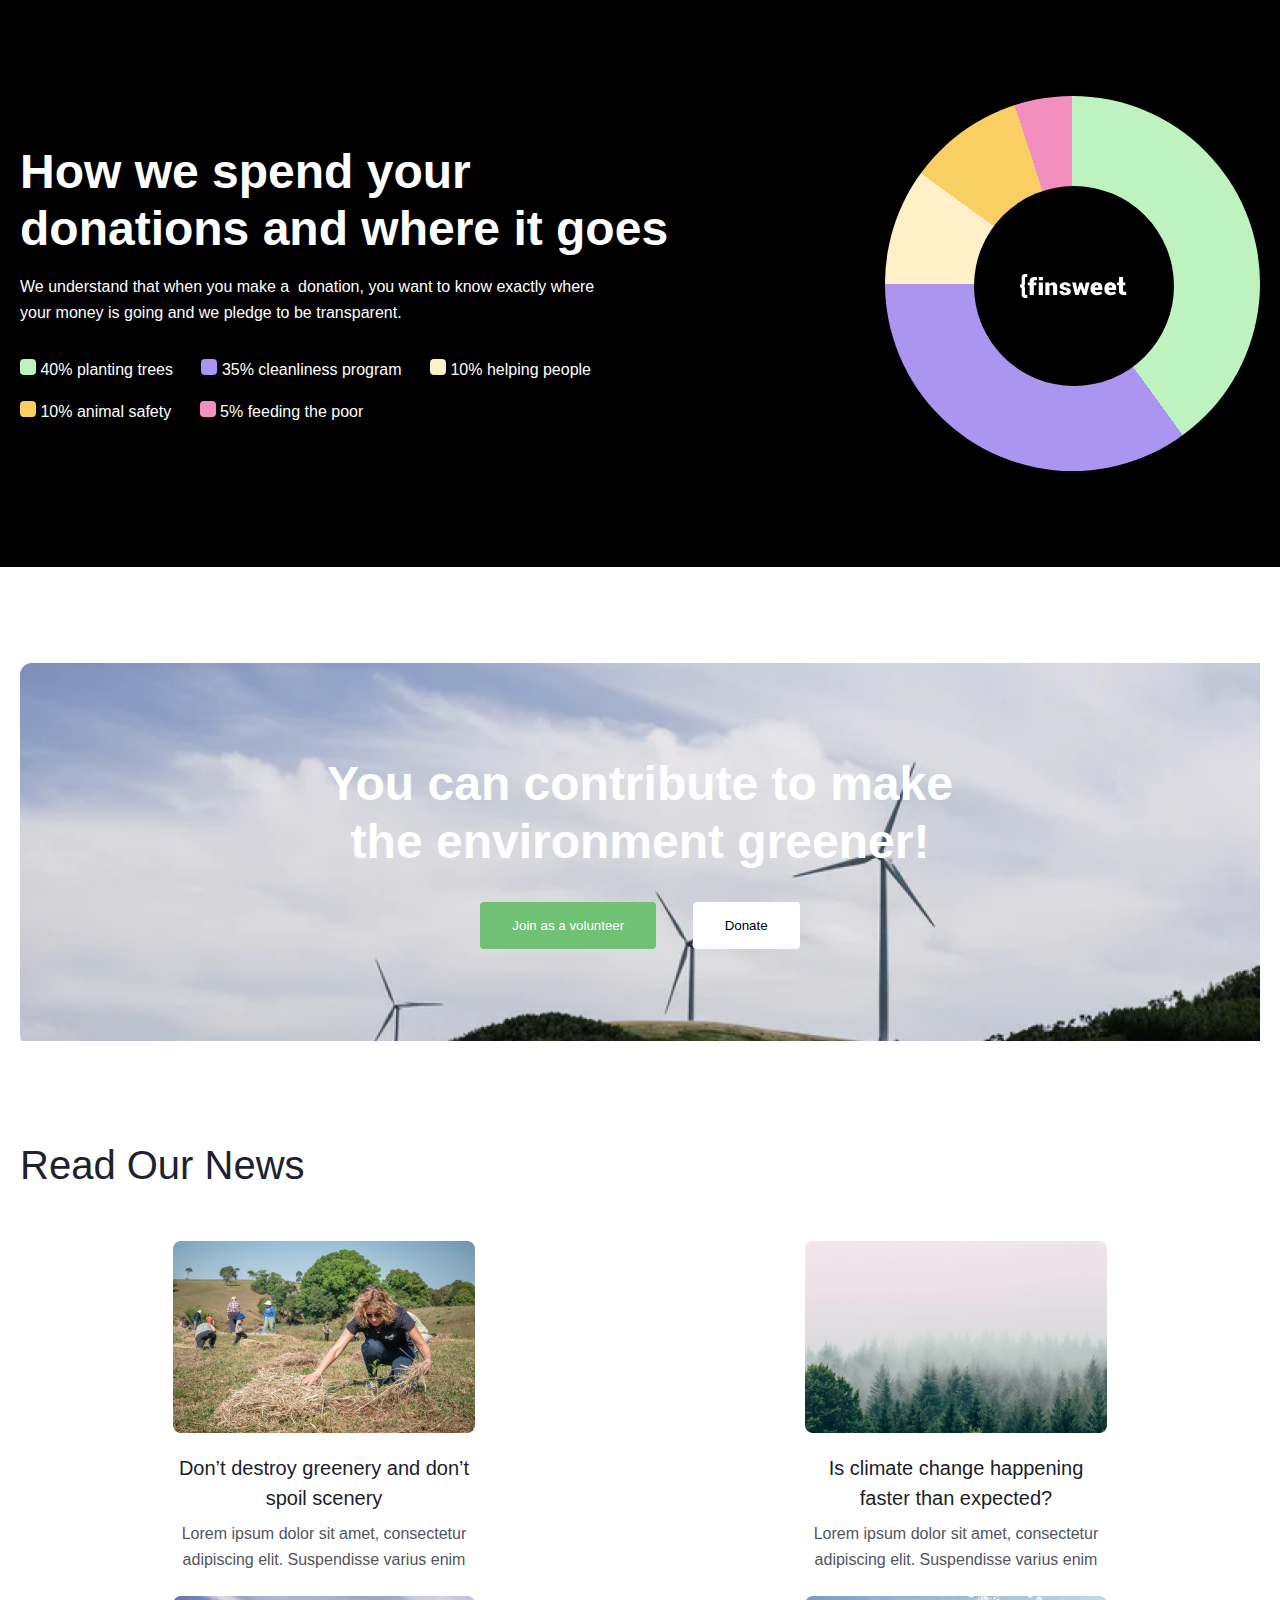
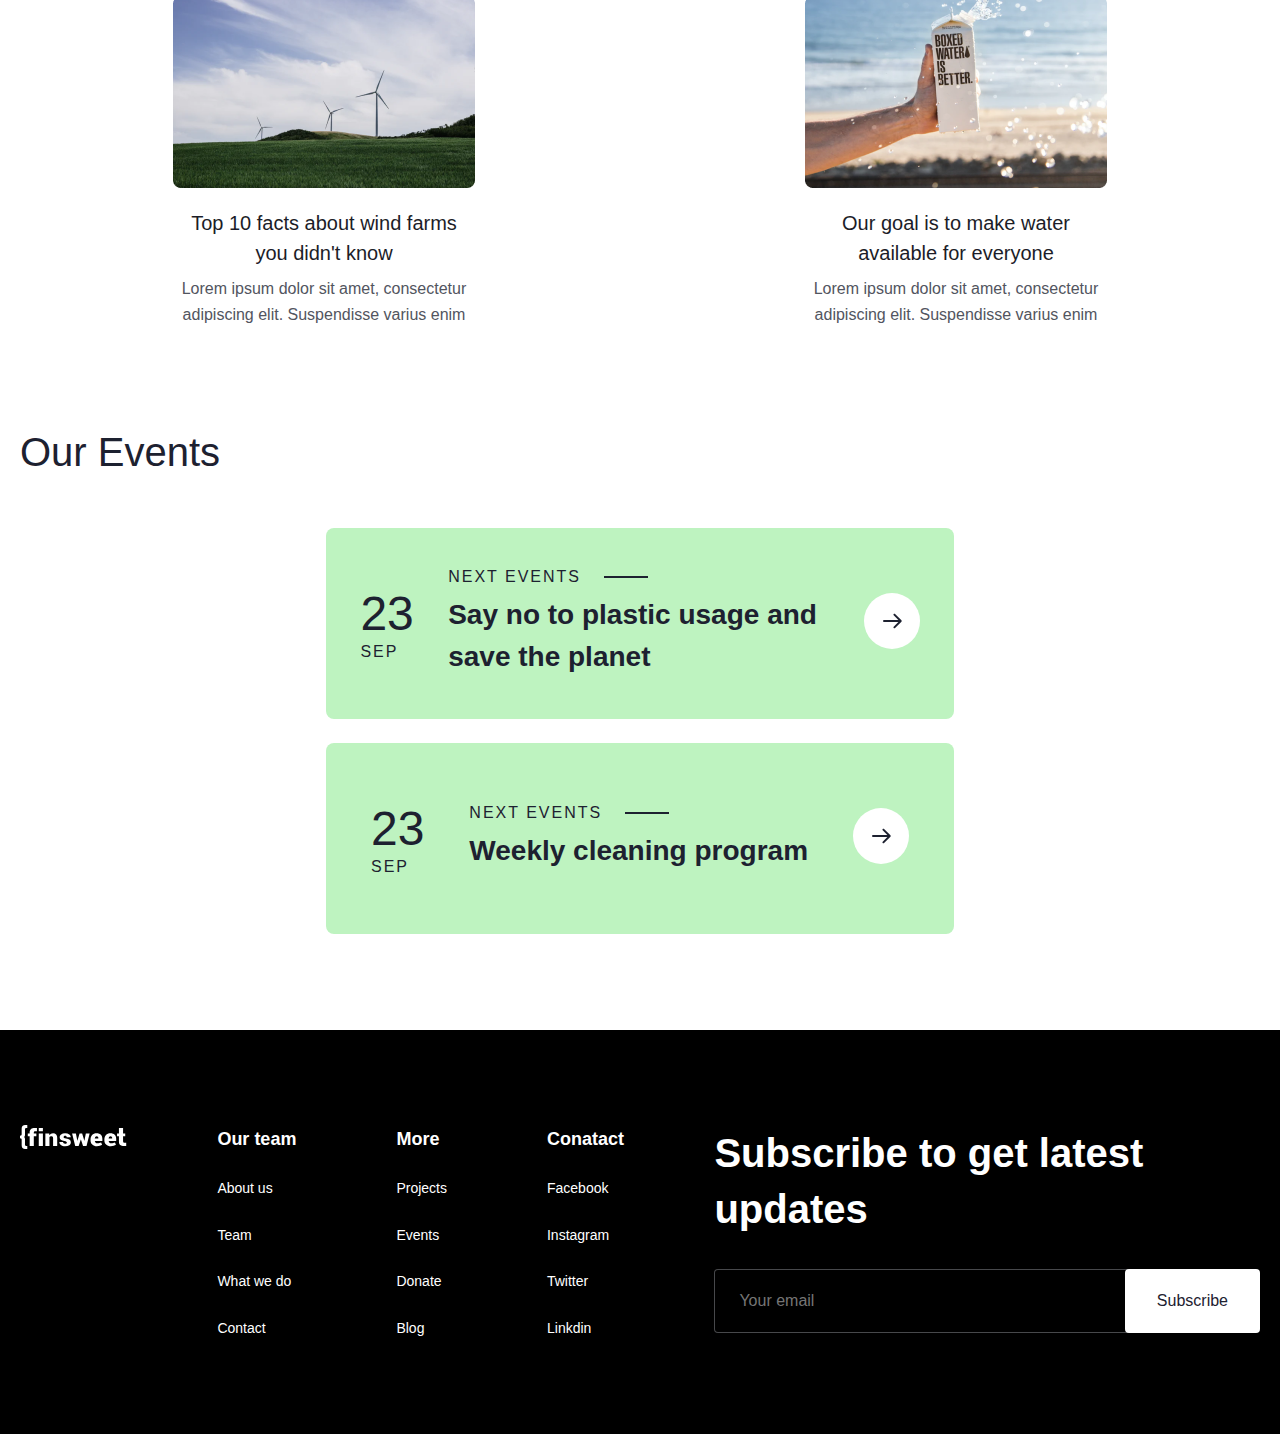
==== commit 43939e9f: "done" ====
--- a/index.html
+++ b/index.html
@@ -7,269 +7,289 @@
     <link rel="stylesheet" href="./css/pages/home.css" />
   </head>
   <body>
-    <nav id="navbar">
-      <div class="container navbar">
-        <div class="nav-logo">
-          <img src="./assets/images/home/logo-finsweet.svg" alt="logo" />
+    <header></header>
+    <main class="abdulloh-part">
+      <div class="statistics__bcg">
+        <div class="container">
+          <section class="statistic__sec">
+            <div class="statistic__info">
+              <div class="statistic__header">
+                <h2>
+                  How we spend your donations and where it goes
+                </h2>
+                <p>
+                  We understand that when you make a  donation, you want to know exactly where your money is going and we pledge to be transparent.
+                </p>
+              </div>
+              <div class="statistics">
+                <span class="statistic-per__row">
+                  <svg width="16" height="16" viewBox="0 0 16 16" fill="none" xmlns="http://www.w3.org/2000/svg">
+                    <rect width="16" height="16" rx="4" fill="#BEF3C0"/>
+                  </svg>
+                  <span class="statistic__persentage span-mb">
+                    40% planting trees
+                  </span>
+                </span>
+                <span class="statistic-per__row">
+                  <svg width="16" height="16" viewBox="0 0 16 16" fill="none" xmlns="http://www.w3.org/2000/svg">
+                    <rect width="16" height="16" rx="4" fill="#AC94F1"/>
+                  </svg>
+                  <span class="statistic__persentage span-mb">
+                    35% cleanliness program
+                  </span>
+                </span>
+                <span class="statistic-per__row">
+                  <svg width="16" height="16" viewBox="0 0 16 16" fill="none" xmlns="http://www.w3.org/2000/svg">
+                    <rect width="16" height="16" rx="4" fill="#FFF0CA"/>
+                  </svg>
+                  <span class="statistic__persentage span-mb">
+                    10% helping people
+                  </span>
+                <span class="statistic-per__row"> <br>
+                  <svg width="16" height="16" viewBox="0 0 16 16" fill="none" xmlns="http://www.w3.org/2000/svg">
+                    <rect width="16" height="16" rx="4" fill="#F9CF64"/>
+                  </svg>
+                  <span class="statistic__persentage">
+                    10% animal safety
+                  </span>
+                </span>
+                <span class="statistic-per__row">
+                  <svg width="16" height="16" viewBox="0 0 16 16" fill="none" xmlns="http://www.w3.org/2000/svg">
+                    <rect width="16" height="16" rx="4" fill="#F38FBF"/>
+                  </svg>
+                  <span class="statistic__persentage">
+                    5% feeding the poor
+                  </span>
+                </span>
+              </div>
+            </div>
+            <div class="statistic__circle">
+              <div class="statistic__circle-inside">
+                <img src="./assets/images/home/footer-logo.svg" alt="logo">
+              </div>
+            </div>
+          </section>
         </div>
-        <ul class="nav-list">
-          <li class="nav-item"><a href="#" class="nav-link">Home</a></li>
-          <li class="nav-item">
-            <a href="./pages/about.html" class="nav-link">About us</a>
-          </li>
-          <li class="nav-item">
-            <a href="./pages/services.html" class="nav-link">What We Do</a>
-          </li>
-          <li class="nav-item">
-            <a href="./pages/media.html" class="nav-link">Media</a>
-          </li>
-          <li class="nav-item">
-            <a href="./pages/contact.html" class="nav-link">Contact</a>
-          </li>
-          <li class="nav-item">
-            <a href="./pages/donation.html" class="nav-link"
-              ><button class="nav-btn">Donate</button></a
-            >
-          </li>
-        </ul>
-        <button class="hamburger">
-          <img src="" alt="" /><img
-            src="./assets/images/home/hamburger.svg"
-            alt="hamburger"
-          />
-        </button>
-      </div>
-    </nav>
-    <header>
-      <div class="container header__container">
-        <div class="header__content">
-          <h1>Save the environment today for a better tomorrow</h1>
-
-          <div class="header__content__button-box">
-            <button class="button-box__btn">What we do</button>
-            <div class="button-box__div">
-              <img src="./assets/images/home/Play icon.svg" alt="play-icon" />
-              <p>Play Video</p>
-            </div>
-          </div>
-        </div>
-
-        <div class="header__bottom-box">
-          <p>23,800 trees planted</p>
-          <div class="line"></div>
-          <p>5840 donations collected</p>
-        </div>
-      </div>
-    </header>
-    <main>
-      <section id="section-1">
-        <div class="container know-about-us">
-          <div class="line-main"></div>
-
-          <div class="main__content">
-            <span> Know About us </span>
-            <h2>We help nature smile and survive everywhere</h2>
-            <p>
-              Lorem ipsum dolor sit amet, consectetur adipiscing elit.
-              Suspendisse varius enim in eros elementum tristique.
-              <br /><br />
-              ‍Duis cursus, mi quis viverra ornare, eros dolor interdum nulla,
-              ut commodo diam libero vitae erat. Aenean faucibus nibh et justo
-              cursus id rutrum lorem imperdiet. Nunc ut sem vitae risus
-              tristique posuere.
-            </p>
-            <a href="#"
-              ><button class="main__content__btn">Learn more</button></a
-            >
-          </div>
-          <div class="main-right-box">
-            <img
-              class="bg-img"
-              src="./assets/images/home/BG.png"
-              alt="bg-img"
-            />
-            <img
-              class="play-icon-64"
-              src="./assets/images/home/Play icon.svg"
-              alt=""
-            />
-          </div>
-        </div>
-      </section>
-
-      <section id="section-2">
-        <div class="container our-supporters">
-          <div class="support-content">
-            <p>our Supporters</p>
-            <div class="support-line"></div>
-          </div>
-
-          <div class="support-box">
-            <img src="./assets/images/home/support-logo (6).svg" alt="" />
-            <img src="./assets/images/home/support-logo (5).svg" alt="" />
-            <img src="./assets/images/home/support-logo (4).svg" alt="" />
-            <img src="./assets/images/home/support-logo (3).svg" alt="" />
-            <img src="./assets/images/home/support-logo (2).svg" alt="" />
-            <img src="./assets/images/home/support-logo (1).svg" alt="" />
-          </div>
-        </div>
-      </section>
-
-      <section id="section-3">
-        <div class="container">
-          <div class="what-we-do__top">
-            <div class="what-we-do__top__line"></div>
-            <p>What we do</p>
-          </div>
-        </div>
-        <div class="container what-we-do">
-          <div class="what-we-do__left">
-            <h2>We care for earth, care for the coming birth</h2>
-            <p>
-              Lorem ipsum dolor sit amet, consectetur adipiscing elit.
-              Suspendisse varius enim in eros elementum tristique.
-            </p>
-            <ul class="what-we-do__list">
-              <li class="item">
-                <div class="list__icon">
-                  <img src="./assets/images/home/icon-28 (4).svg" alt="" />
-                  <h1>Build Healthy Cities</h1>
-                </div>
-                <p>
-                  Lorem ipsum dolor sit amet, consectetur adipiscing elit.
-                  Suspendisse varius enim in eros.
-                </p>
-              </li>
-              <li class="item">
-                <div class="list__icon">
-                  <img src="./assets/images/home/icon-28 (3).svg" alt="" />
-                  <h1>Tree Plantation</h1>
-                </div>
-                <p>
-                  Lorem ipsum dolor sit amet, consectetur adipiscing elit.
-                  Suspendisse varius enim in eros.
-                </p>
-              </li>
-              <li class="item">
-                <div class="list__icon">
-                  <img src="./assets/images/home/icon-28 (2).svg" alt="" />
-                  <h1>Protect Land and Water</h1>
-                </div>
-                <p>
-                  Lorem ipsum dolor sit amet, consectetur adipiscing elit.
-                  Suspendisse varius enim in eros.
-                </p>
-              </li>
-              <li class="item">
-                <div class="list__icon">
-                  <img src="./assets/images/home/icon-28 (1).svg" alt="" />
-                  <h1>Animal Safety</h1>
-                </div>
-                <p>
-                  Lorem ipsum dolor sit amet, consectetur adipiscing elit.
-                  Suspendisse varius enim in eros.
-                </p>
-              </li>
-            </ul>
-          </div>
-          <div class="what-we-do__right">
-            <img src="./assets/images/home/man-and-dog.png" alt="man-and-dog" />
-          </div>
-        </div>
-      </section>
-
-      <section id="section-4">
-        <div class="container section-4">
-          <div class="what-we-do__top">
-            <div class="what-we-do__top__line"></div>
-            <p>Projects we have done</p>
-          </div>
-
-          <h1>
-            We are Creating sustainable society, for everyone and forever.
-          </h1>
-        </div>
-
-        <div class="container">
-          <div class="section-4__card-box">
-            <div class="card-box__card card-box__card-1">
-              <div>
-                <h3>Mission 40K: Tree plantation</h3>
-                <p>
-                  Lorem ipsum dolor sit amet, consectetur adipiscing elit.
-                  Suspendisse varius enim in eros.
-                </p>
-                <button>See more</button>
-              </div>
-            </div>
-            <div class="card-box__card card-box__card-2">
-              <div>
-                <h3>Weekly cleanliness program in city</h3>
-                <p>
-                  Lorem ipsum dolor sit amet, consectetur adipiscing elit.
-                  Suspendisse varius enim in eros.
-                </p>
-                <button>See more</button>
-              </div>
-            </div>
-            <div class="card-box__card card-box__card-3">
-              <div>
-                <h3>Wildlife safety program 2021</h3>
-                <p>
-                  Lorem ipsum dolor sit amet, consectetur adipiscing elit.
-                  Suspendisse varius enim in eros.
-                </p>
-                <button>See more</button>
-              </div>
-            </div>
-          </div>
-        </div>
-      </section>
+      </div>
+      <div class="container">
+        <section class="donate__sec">
+          <div class="donate__elements">
+            <div class="donate__header">
+              <h2>
+                You can contribute to make the environment greener!
+              </h2>
+            </div>
+            <div class="donate__btns">
+              <button class="donate-btn__1">
+                Join as a volunteer
+              </button>
+              <button class="donate-btn__2">
+                Donate
+              </button>
+            </div>
+          </div>
+        </section>
+      </div>
+      <div class="container">
+        <section class="new__sec">
+          <div class="news-sec__header">
+            <h2>
+              Read Our News
+            </h2>
+          </div>
+          <div class="news__row">
+            <div class="news__card">
+              <img src="./assets/images/home/news-img-1.png" alt="news">
+              <h3>
+                Don’t destroy greenery and don’t spoil scenery
+              </h3>
+              <p>
+                Lorem ipsum dolor sit amet, consectetur adipiscing elit. Suspendisse varius enim
+              </p>
+            </div>
+            <div class="news__card">
+              <img src="./assets/images/home/news-img-2.png" alt="news">
+              <h3>
+                Is climate change happening faster than expected?
+              </h3>
+              <p>
+                Lorem ipsum dolor sit amet, consectetur adipiscing elit. Suspendisse varius enim
+              </p>
+            </div>
+            <div class="news__card">
+              <img src="./assets/images/home/new-img-3.png" alt="news">
+              <h3>
+                Top 10 facts about wind farms you didn't know
+              </h3>
+              <p>
+                Lorem ipsum dolor sit amet, consectetur adipiscing elit. Suspendisse varius enim
+              </p>
+            </div>
+            <div class="news__card">
+              <img src="./assets/images/home/news-img-4.png" alt="news">
+              <h3>
+                Our goal is to make water available for everyone
+              </h3>
+              <p>
+                Lorem ipsum dolor sit amet, consectetur adipiscing elit. Suspendisse varius enim
+              </p>
+            </div>
+          </div>
+        </section>
+      </div>
+      <div class="container">
+        <section class="events__sec">
+          <div class="events__header">
+            <h2>
+              Our Events
+            </h2>
+          </div>
+          <div class="event-row__container">
+            <div class="events-date__row">
+              <div class="events-date__card">
+                <span class="date">
+                  <span class="event__day event__main-style">
+                    23
+                  </span>
+                  <span class="event__month event__main-style">
+                    sep
+                  </span>
+                </span>
+                <span class="event__header">
+                  <span class="header__1">
+                    <span class="next__event event__main-style">
+                      Next Events
+                    </span>
+                    <span class="line">
+                      <img src="./assets/images/home/Line.png" alt="line">
+                    </span>
+                  </span>
+                  <span class="header__2 event__main-style">
+                    Say no to plastic usage and save the planet
+                  </span>
+                </span>
+                <span class="event__btn">
+                  <a href="#">
+                    <svg xmlns="http://www.w3.org/2000/svg" width="56" height="56" viewBox="0 0 56 56" fill="none">
+                      <circle cx="28" cy="28" r="28" fill="white"/>
+                      <path d="M37.4571 28.7071C37.8476 28.3166 37.8476 27.6834 37.4571 27.2929L31.0931 20.9289C30.7026 20.5384 30.0695 20.5384 29.6789 20.9289C29.2884 21.3195 29.2884 21.9526 29.6789 22.3431L35.3358 28L29.6789 33.6569C29.2884 34.0474 29.2884 34.6805 29.6789 35.0711C30.0695 35.4616 30.7026 35.4616 31.0931 35.0711L37.4571 28.7071ZM19.25 29L36.75 29L36.75 27L19.25 27L19.25 29Z" fill="#1D2130"/>
+                    </svg>
+                  </a>
+                </span>
+              </div>
+            </div>
+            <div class="events-date__row">
+              <div class="events-date__card">
+                <span class="date">
+                  <span class="event__day event__main-style">
+                    23
+                  </span>
+                  <span class="event__month event__main-style">
+                    sep
+                  </span>
+                </span>
+                <span class="event__header">
+                  <span class="header__1">
+                    <span class="next__event event__main-style">
+                      Next Events
+                    </span>
+                    <span class="line">
+                      <img src="./assets/images/home/Line.png" alt="line">
+                    </span>
+                  </span>
+                  <span class="header__2 event__main-style">
+                    Weekly cleaning program
+                  </span>
+                </span>
+                <span class="event__btn">
+                  <a href="#">
+                    <svg class="event__btn-org" xmlns="http://www.w3.org/2000/svg" width="56" height="56" viewBox="0 0 56 56" fill="none">
+                      <circle cx="28" cy="28" r="28" fill="white"/>
+                      <path d="M37.4571 28.7071C37.8476 28.3166 37.8476 27.6834 37.4571 27.2929L31.0931 20.9289C30.7026 20.5384 30.0695 20.5384 29.6789 20.9289C29.2884 21.3195 29.2884 21.9526 29.6789 22.3431L35.3358 28L29.6789 33.6569C29.2884 34.0474 29.2884 34.6805 29.6789 35.0711C30.0695 35.4616 30.7026 35.4616 31.0931 35.0711L37.4571 28.7071ZM19.25 29L36.75 29L36.75 27L19.25 27L19.25 29Z" fill="#1D2130"/>
+                    </svg>
+                  </a>
+                </span>
+              </div>
+            </div>
+          </div>
+        </section>
+      </div>
     </main>
     <footer>
       <div class="container">
         <div class="footer__row">
           <div class="footer__logo">
-            <img
-              src="../assets/images/home/footer-logo.svg"
-              alt="footer logo"
-            />
+            <img src="./assets/images/home/footer-logo.svg" alt="footer logo">
           </div>
           <div class="footer__links">
             <div class="links__our-team links">
-              <p>Our team</p>
-              <a href="../pages/about.html"> About us </a>
-              <a href="#"> Team </a>
-              <a href="../pages/services.html"> What we do </a>
-              <a href="./pages/contact.html"> Contact </a>
+              <p>
+                Our team
+              </p>
+              <a href="./pages/about.html">
+                About us
+              </a>
+              <a href="#">
+                Team
+              </a>
+              <a href="./pages/services.html">
+                What we do
+              </a>
+              <a href="./pages/contact.html">
+                Contact
+              </a>
             </div>
             <div class="links__more links">
-              <p>More</p>
-              <a href="../pages/project.html"> Projects </a>
-              <a href="../pages/event.html"> Events </a>
-              <a href="../pages/donation.html"> Donate </a>
-              <a href="../pages/blog.html"> Blog </a>
+              <p>
+                More
+              </p>
+              <a href="./pages/project.html">
+                Projects
+              </a>
+              <a href="./pages/event.html">
+                Events
+              </a>
+              <a href="./pages/donation.html">
+                Donate
+              </a>
+              <a href="./pages/blog.html">
+                Blog
+              </a>
             </div>
             <div class="links__contact links">
-              <p>Conatact</p>
-              <a href="#"> Facebook </a>
-              <a href="#"> Instagram </a>
-              <a href="#"> Twitter </a>
-              <a href="#"> Linkdin </a>
+              <p>
+                Conatact
+              </p>
+              <a href="#">
+                Facebook
+              </a>
+              <a href="#">
+                Instagram
+              </a>
+              <a href="#">
+                Twitter
+              </a>
+              <a href="#">
+                Linkdin 
+              </a>
             </div>
           </div>
           <div class="footer__subscribe">
-            <h2>Subscribe to get latest updates</h2>
+            <h2>
+              Subscribe to get latest updates
+            </h2>
             <div class="input-btn">
               <form action="#">
-                <input placeholder="Your email" type="email" />
-                <button>Subscribe</button>
+                <input placeholder="Your email" type="email">
+                <button>
+                  Subscribe
+                </button>
               </form>
             </div>
           </div>
         </div>
       </div>
     </footer>
-    <script src="./js/home.js"></script>
   </body>
 </html>
+ --- a/css/pages/home.css
+++ b/css/pages/home.css
@@ -5,678 +5,107 @@
 @import "../layout/footer.css";
 @import "../layout/container.css";
 
-.navbar{
+.statistics__bcg{
+    background-color: black;
+}
+
+.statistic__sec{
+    padding: 96px 0px;
+    margin-bottom: 96px;
+}
+
+.statistic__circle{
+    width: 375px;
+    height: 375px;
+    border-radius: 50%;
+    position: relative;
+    background-image: conic-gradient(#BEF3C0 0% 40%, #AC94F1 40% 75%, #FFF0CA 75% 85%, #F9CF64 85% 95%, #F38FBF 95% 100%);
+}
+
+.statistic__circle-inside{
+    width: 200px;
+    height: 200px;
+    border-radius: 50%;
+    background-color: black;
+    position: absolute;
+    display: flex;
+    align-items: center;
+    justify-content: center;
+    top: 24%;
+    right: 23%;
+}
+
+.statistic__sec{
     display: flex;
     justify-content: space-between;
     align-items: center;
 }
 
-.nav-list{
-    display: flex;
-    gap: 40px;
-    align-items: center;
+.statistic__header h2{
+    margin-bottom: 16px;
+    max-width: 649px;
+    color: #FFF;
+    font-family: "Roboto", sans-serif;
+    font-size: 48px;
+    font-weight: 700;
+    line-height: 120%;
 }
 
-.nav-link{
-    color: var(--Secondary-text, #525560);
-    font-family: Roboto;
+.statistic__header p{
+    margin-bottom: 32px;
+    max-width: 606px;
+    color: #FFF;
+    font-family: "Roboto", sans-serif;
     font-size: 16px;
-    font-style: normal;
-    font-weight: 500;
-    line-height: normal;
+    font-weight: 400;
+    line-height: 160%;
 }
 
-.nav-link:hover {
-    color: var(--Black, #0B0706);
-    font-family: Roboto;
+.statistic__persentage{
+    color:  #fff;
+    font-family: "Roboto", sans-serif;
     font-size: 16px;
-    font-style: normal;
     font-weight: 500;
-    line-height: normal;
+    line-height: 160%;
 }
 
-.nav-btn{
-    display: inline-flex;
-    padding: 12px 32px;
-    align-items: flex-start;
-    gap: 10px;
-    border-radius: 4px;
-    background: var(--Primary-text, #1D2130);
+.span-mb{
+    display: inline-block;
+    margin-bottom: 16px;
+}
 
-    color: #FFF;
-    text-align: right;
-    font-family: Roboto;
-    font-size: 16px;
-    font-style: normal;
-    font-weight: 500;
-    line-height: normal;
+.statistic-per__row{
+    margin-right: 24px;
+}
+
+@media(max-width:1050px){
+    .statistic__sec{
+        flex-direction: column;
     }
 
-    .hamburger{
-        display: none;
+    .statistic__circle{
+        margin-top: 30px;
+    }
+}
+
+@media(max-width:500px){
+    .statistic__header h2{
+        font-size: 30px;
     }
 
-    @media (max-width:800px)  {
-
-        .nav-list{
-            display: none;
-        }
-
-        .hamburger{
-            display: flex;
-        }
-        
+    .statistic__circle{
+        width: 200px;
+        height: 200px;
     }
 
-    /* ---------------nav end------------------------- */
-
-    /* ---------------header start-------------------- */
-
-header{
-    background-image: url(/./assets/images/home/BG\ Image.png);
-    background-size: cover;
-    background-repeat: no-repeat;
-    padding-top: 128px;
-    padding-bottom: 64px;
-    margin-right: auto;
-    margin-left: auto;
-    max-width: 1500px;
-    max-height: 735px;
-    flex-shrink: 0;
-}
-
-
-
-.header__content h1{
-    
-    max-width: 640px;
-    color: #FFF;
-    font-family: Roboto;
-    font-size: 64px;
-    font-style: normal;
-    font-weight: 700;
-    line-height: 120%; /* 76.8px */
-}
-
-.header__content__button-box{
-    margin-top: 48px;
-    display: flex;
-    gap: 24px;
-}
-
-.button-box__btn{
-    padding: 16px 32px;
-    color: var(--Primary-text, #1D2130);
-    text-align: right;
-    font-family: Roboto;
-    font-size: 16px;
-    font-style: normal;
-    font-weight: 500;
-    line-height: normal;
-
-    border-radius: 4px;
-    background: #FFF;
-    backdrop-filter: blur(40px);
-}
-
-.button-box__div{
-    display: inline-flex;
-    padding: 12px 16px;
-    justify-content: center;
-    align-items: center;
-    gap: 8px;
-    cursor: pointer;
-}
-
-.button-box__div p{
-    color: #FFF;
-    text-align: right;
-    font-family: Roboto;
-    font-size: 16px;
-    font-style: normal;
-    font-weight: 500;
-    line-height: normal;
-}
-
-.header__bottom-box{
-    margin-top: 192px;
-    display: flex;
-    align-items: center;
-    justify-content: space-between;
-    gap: 24px;
-}
-
-.header__bottom-box p{
-    color: #FFF;
-    text-align: right;
-    font-family: Roboto;
-    font-size: 18px;
-    font-style: normal;
-    font-weight: 500;
-    line-height: normal;
-}
-
-.line{
-    width: 861px;
-    height: 1px;
-    background: #E5E5E5;
-    backdrop-filter: blur(15px);
-}
-    /* ---------------header end-------------------- */
-
-    /* -----------------main start----------------------- */
-.line-main{
-    top: 63px;
-    left: 20px;
-    position: absolute;
-    width: 72px;
-    height: 2px;
-    flex-shrink: 0;
-    background-color: var(--Primary-text, #1D2130);
-}    
-
-.main__content{
-    margin-top: 54px;
-}
-
-.main__content span{
-    color: var(--Primary-text, #1D2130);
-    font-family: Roboto;
-    font-size: 16px;
-    font-style: normal;
-    font-weight: 700;
-    line-height: normal;
-    letter-spacing: 2px;
-    text-transform: uppercase;
-}
-
-.main__content h2{
-    color: var(--Primary-text, #1D2130);
-    max-width: 607px;
-    /* H2 */
-    font-family: Roboto;
-    font-size: 48px;
-    font-style: normal;
-    font-weight: 700;
-    line-height: 120%; /* 57.6px */
-}
-
-.main__content p{
-    margin-top: 32px;
-    margin-bottom: 48px;
-    color: var(--Secondary-text, #525560);
-    max-width: 608px;
-    /* Paragraph */
-    font-family: Roboto;
-    font-size: 16px;
-    font-style: normal;
-    font-weight: 400;
-    line-height: 160%; /* 25.6px */
-}
-
-.main__content__btn{
-    display: inline-flex;
-    padding: 16px 32px;
-    justify-content: center;
-    align-items: center;
-    gap: 10px;
-    border-radius: 4px;
-    background: var(--Green-primary, #70C174);
-    backdrop-filter: blur(40px);
-    border: none;
-    /* text-style */
-    color: #FFF;
-    text-align: right;
-    font-family: Roboto;
-    font-size: 16px;
-    font-style: normal;
-    font-weight: 500;
-    line-height: normal;
-}
-
-.know-about-us{
-    margin-top: 96px;
-    padding-left: 96px;
-    padding-right: 0;
-    gap: 230px;
-    display: grid;
-    grid-template-columns: repeat(2,1fr);
-    position: relative;
-}
-
-.main-right-box{
-    max-width: 480px;
-    max-height: 578.341px;
-    flex-shrink: 0;
-    position: relative;
-}
-
-.bg-img{
-    width: 100%;
-    flex-shrink: 0;
-}
-.play-icon-64{
-    width: 64px;
-    top: 47%;
-    left: 47%;
-    position: absolute;
-    
-}
-
-
-/* -----section-2----supports--- */
-.our-supporters{
-    margin-top: 50px;
-}
-
-.support-line{
-    display: flex;
-    width: 1094px;
-    height: 1px;
-    background: #E5E5E5;
-}
-
-.support-content{
-    display: flex;
-    gap: 24px;
-    align-items: center;
-}
-
-.support-content p{
-    display: flex;
-    color: var(--Primary-text, #1D2130);
-    font-family: Roboto;
-    font-size: 16px;
-    font-style: normal;
-    font-weight: 500;
-    line-height: normal;
-    letter-spacing: 2px;
-    text-transform: uppercase;
-}
-
-.support-box{
-    display: grid;
-    grid-template-columns: repeat(6,1fr);
-    gap: 96px;
-    margin-top: 35px;
-    margin-bottom: 60px;
-}
-
-
-/* ----------------------------------- */
-#section-3{
-    background: var(--Green-tertiary, #EFF7F2);
-    padding: 96px 0;
-}
-
-.what-we-do__top{
-    display: flex;
-    align-items: center;
-    gap: 24px;
-    margin-bottom: 32px;
-}
-
-.what-we-do__top__line{
-    width: 72px;
-    height: 2px;
-    flex-shrink: 0;
-    background-color: var(--Primary-text, #1D2130);
-}
-
-.what-we-do__top p{
-    color: var(--Primary-text, #1D2130);
-    font-family: Roboto;
-    font-size: 16px;
-    font-style: normal;
-    font-weight: 700;
-    line-height: normal;
-    letter-spacing: 2px;
-    text-transform: uppercase;
-}
-
-.what-we-do{
-    display: grid;
-    grid-template-columns: repeat(2,1fr);
-    justify-content: space-between;
-    gap: 96px;
-}
-
-.what-we-do__left h2{
-    /* margin-bottom: 16px; */
-    color: var(--Primary-text, #1D2130);
-    max-width: 608px;
-    /* H2 */
-    font-family: Roboto;
-    font-size: 48px;
-    font-style: normal;
-    font-weight: 700;
-    line-height: 120%; /* 57.6px */
-}
-
-.what-we-do__left p{
-    color: var(--Secondary-text, #525560);
-    max-width: 608px;
-    /* Paragraph */
-    font-family: Roboto;
-    font-size: 16px;
-    font-style: normal;
-    font-weight: 400;
-    line-height: 160%; /* 25.6px */
+    ..statistic__circle-inside img{
+        display: inline-block;
+        width: 60px !important;
+        height: 20px;
     }
 
-.list__icon{
-    display: flex;
-    align-items: center;
-    gap: 24px;
-    
-}
-
-.list__icon h1{
-    color: var(--Primary-text, #1D2130);
-    font-family: Roboto;
-    font-size: 24px;
-    font-style: normal;
-    font-weight: 700;
-    line-height: normal;
-}
-
-.what-we-do__list{
-    display: flex;
-    flex-direction: column;
-    gap: 24px;
-    margin-top: 33px;
-    padding-left: 24px;
-    border-left: 1px solid var(--Green-tertiary, #EFF7F2);
-}
-
-.what-we-do__list .item{
-    display: inline-flex;
-    flex-direction: column;
-    gap: 8px;
-}
-
-.item p{
-    padding-left: 50px;
-    color: var(--Secondary-text, #525560);
-    max-width: 384px;
-    /* Paragraph */
-    font-family: Roboto;
-    font-size: 16px;
-    font-style: normal;
-    font-weight: 400;
-    line-height: 160%; /* 25.6px */
-}
-/* ------------------------------------------------ */
-
-.section-4__card-box{
-    display: grid;
-    grid-template-columns: repeat(3,1fr);
-    gap: 24px;
-}
-/* ------------------------------------------------------------------------------- */
-
-.card-box__card-1{
-    background-image: url(/./assets/images/home/card-bg-img\ \(3\).png);
-    background-size: cover;
-}
-.card-box__card-2{
-    background-image: url(/./assets/images/home/card-bg-img\ \(2\).png);
-    background-size: cover;
-}
-.card-box__card-3{
-    background-image: url(/./assets/images/home/card-bg-img\ \(1\).png);
-    background-size: cover;
-}
-/* ------------------------------------------------------------------------------ */
-
-#section-4{
-    padding-bottom: 96px;
-}
-
-.section-4 h1{
-    margin-left: 109px;
-    margin-bottom: 64px;
-    color: var(--Primary-text, #1D2130);
-    max-width: 640px;
-    /* H2 */
-    font-family: Roboto;
-    font-size: 48px;
-    font-style: normal;
-    font-weight: 700;
-    line-height: 120%; /* 57.6px */
-}
-
-.card-box__card{
-    border-radius: 12px;
-}
-
-.card-box__card div{
-    padding: 48px;
-    padding-top: 80px;
-    width: 100%;
-    height: 100%;
-    border-radius: 12px;
-    background: var(--Black, #0b0706b5);
-}
-
-.card-box__card div h3{
-    color: #FFF;
-    max-width: 315px;
-    /* H3 */
-    font-family: Roboto;
-    font-size: 28px;
-    font-style: normal;
-    font-weight: 700;
-    line-height: 150%; /* 42px */
-}
-
-.card-box__card div p{
-    margin-top: 16px;
-    color: #FFF;
-    max-width: 315px;
-    /* Paragraph */
-    font-family: Roboto;
-    font-size: 16px;
-    font-style: normal;
-    font-weight: 400;
-    line-height: 160%; /* 25.6px */
-}
-
-.card-box__card div button{
-    margin-top: 64px;
-    display: inline-flex;
-    padding: 16px 32px;
-    justify-content: center;
-    align-items: center;
-    gap: 10px;
-    border-radius: 4px;
-    background: #FFF;
-    backdrop-filter: blur(40px);
-    
-    color: var(--Primary-text, #1D2130);
-    text-align: right;
-    font-family: Roboto;
-    font-size: 16px;
-    font-style: normal;
-    font-weight: 500;
-    line-height: normal;
-}
-
-    /* -----------------main end----------------------- */
-
-
-
-    /* responsive start  */
-    @media (max-width:1200px)  {
-
-
-        .know-about-us{
-            margin-top: 96px;
-            padding-left: 96px;
-            padding-right: 0;
-            gap: 50px;
-            display: grid;
-            grid-template-columns: repeat(2,1fr);
-            position: relative;
-        }
-
-        .support-box{
-            display: grid;
-            grid-template-columns: repeat(3,1fr);
-            gap: 15px;
-            margin-top: 35px;
-            margin-bottom: 60px;
-            
-        }
-        
-        .what-we-do{
-            display: grid;
-            grid-template-columns: repeat(2,1fr);
-            justify-content: space-between;
-            gap: 50px;
-        }
-
-        .section-4__card-box{
-            display: grid;
-            grid-template-columns: repeat(1,1fr);
-            gap: 24px;
-        }
-           
+    .statistic__circle-inside{
+        width: 100px;
+        height: 100px;
     }
-
-
-    @media (max-width:800px)  {
-
-        .nav-list{
-            display: none;
-        }
-
-        .hamburger{
-            display: flex;
-        }
-        
-
-        .know-about-us{
-            margin-top: 96px;
-            
-            padding-left: 96px;
-            padding-right: 0;
-            gap: 50px;
-            display: grid;
-            grid-template-columns: repeat(1,1fr);
-            position: relative;
-        }
-
-        .support-box{
-            display: grid;
-            grid-template-columns: repeat(3,1fr);
-            gap: 15px;
-            margin-top: 35px;
-            margin-bottom: 60px;
-            
-        }
-        
-        .what-we-do{
-            display: grid;
-            grid-template-columns: repeat(1,1fr);
-            justify-content: space-between;
-            gap: 96px;
-        }
-
-        .section-4__card-box{
-            display: grid;
-            grid-template-columns: repeat(1,1fr);
-            gap: 24px;
-            
-        }
-           
-    }
-
-
-
-    @media (max-width:520px)  {
-
-        .nav-list{
-            display: none;
-        }
-
-        .hamburger{
-            display: flex;
-        }
-        
-
-        .know-about-us{
-            margin-top: 50px;
-            padding-left: 0px;
-            padding-right: 0;
-            gap: 50px;
-            display: grid;
-            grid-template-columns: repeat(1,1fr);
-            position: relative;
-        }
-
-        .header__content h1{
-    
-            max-width: 300px;
-            color: #FFF;
-            font-family: Roboto;
-            font-size: 48px;
-            font-style: normal;
-            font-weight: 300;
-            line-height: 120%; /* 76.8px */
-        }
-
-        .header__content__button-box{
-            margin-top: 48px;
-            display: flex;
-            flex-direction: column;
-            align-items: center;
-            gap: 24px;
-        }
-
-        .support-box{
-            display: grid;
-            grid-template-columns: repeat(1,1fr);
-            gap: 15px;
-            margin-top: 35px;
-            margin-bottom: 60px;
-        }
-        
-        .what-we-do{
-            display: grid;
-            grid-template-columns: repeat(1,1fr);
-            justify-content: space-between;
-            gap: 96px;
-        }
-
-        .what-we-do__right img{
-            width: 100%;
-        }
-
-        .section-4__card-box{
-            display: grid;
-            grid-template-columns: repeat(1,1fr);
-            gap: 10px;
-        }
-
-
-        #section-4{
-            padding-bottom: 50px;
-        }
-        
-        .section-4 h1{
-            margin-left:10px;
-            margin-bottom: 64px;
-            color: var(--Primary-text, #1D2130);
-            max-width: 200px;
-            /* H2 */
-            font-family: Roboto;
-            font-size: 16px;
-            font-style: normal;
-            font-weight: 700;
-            line-height: 120%; /* 57.6px */
-        }
-           
-    }
-
-
+}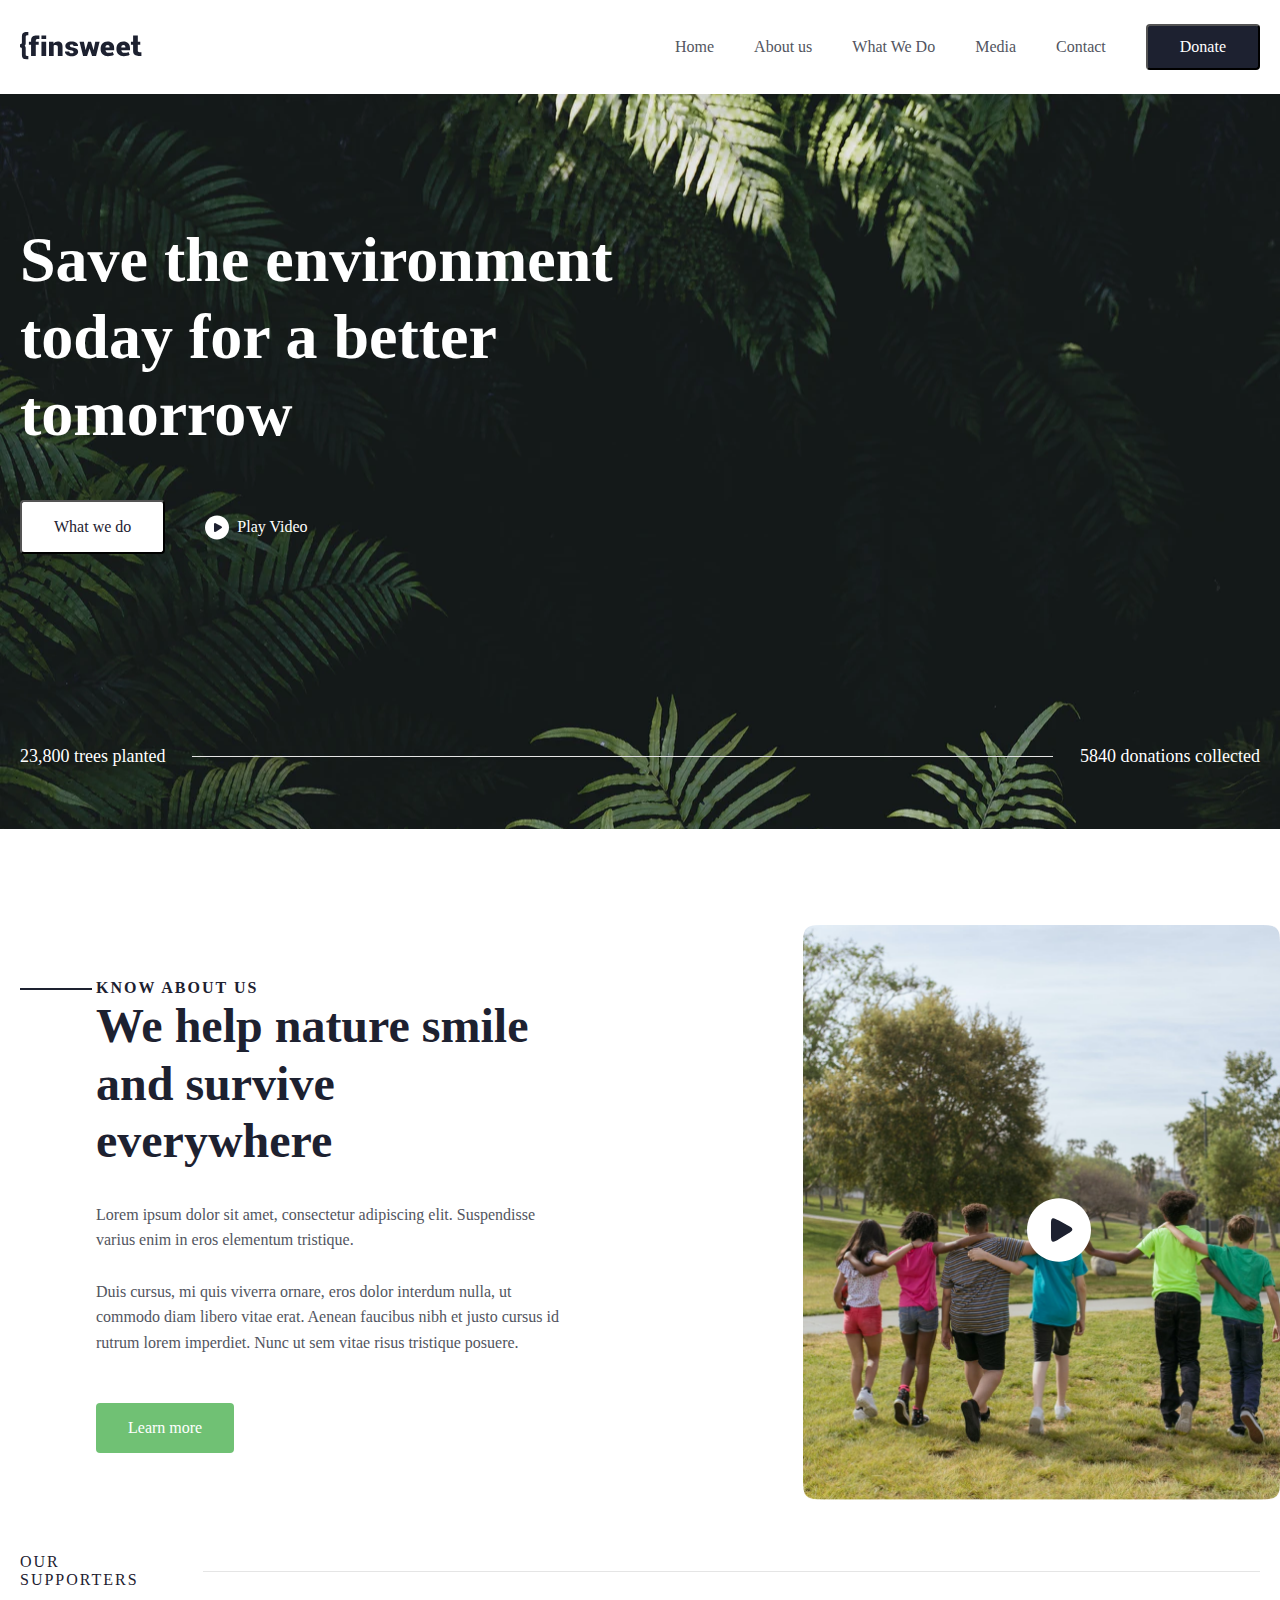
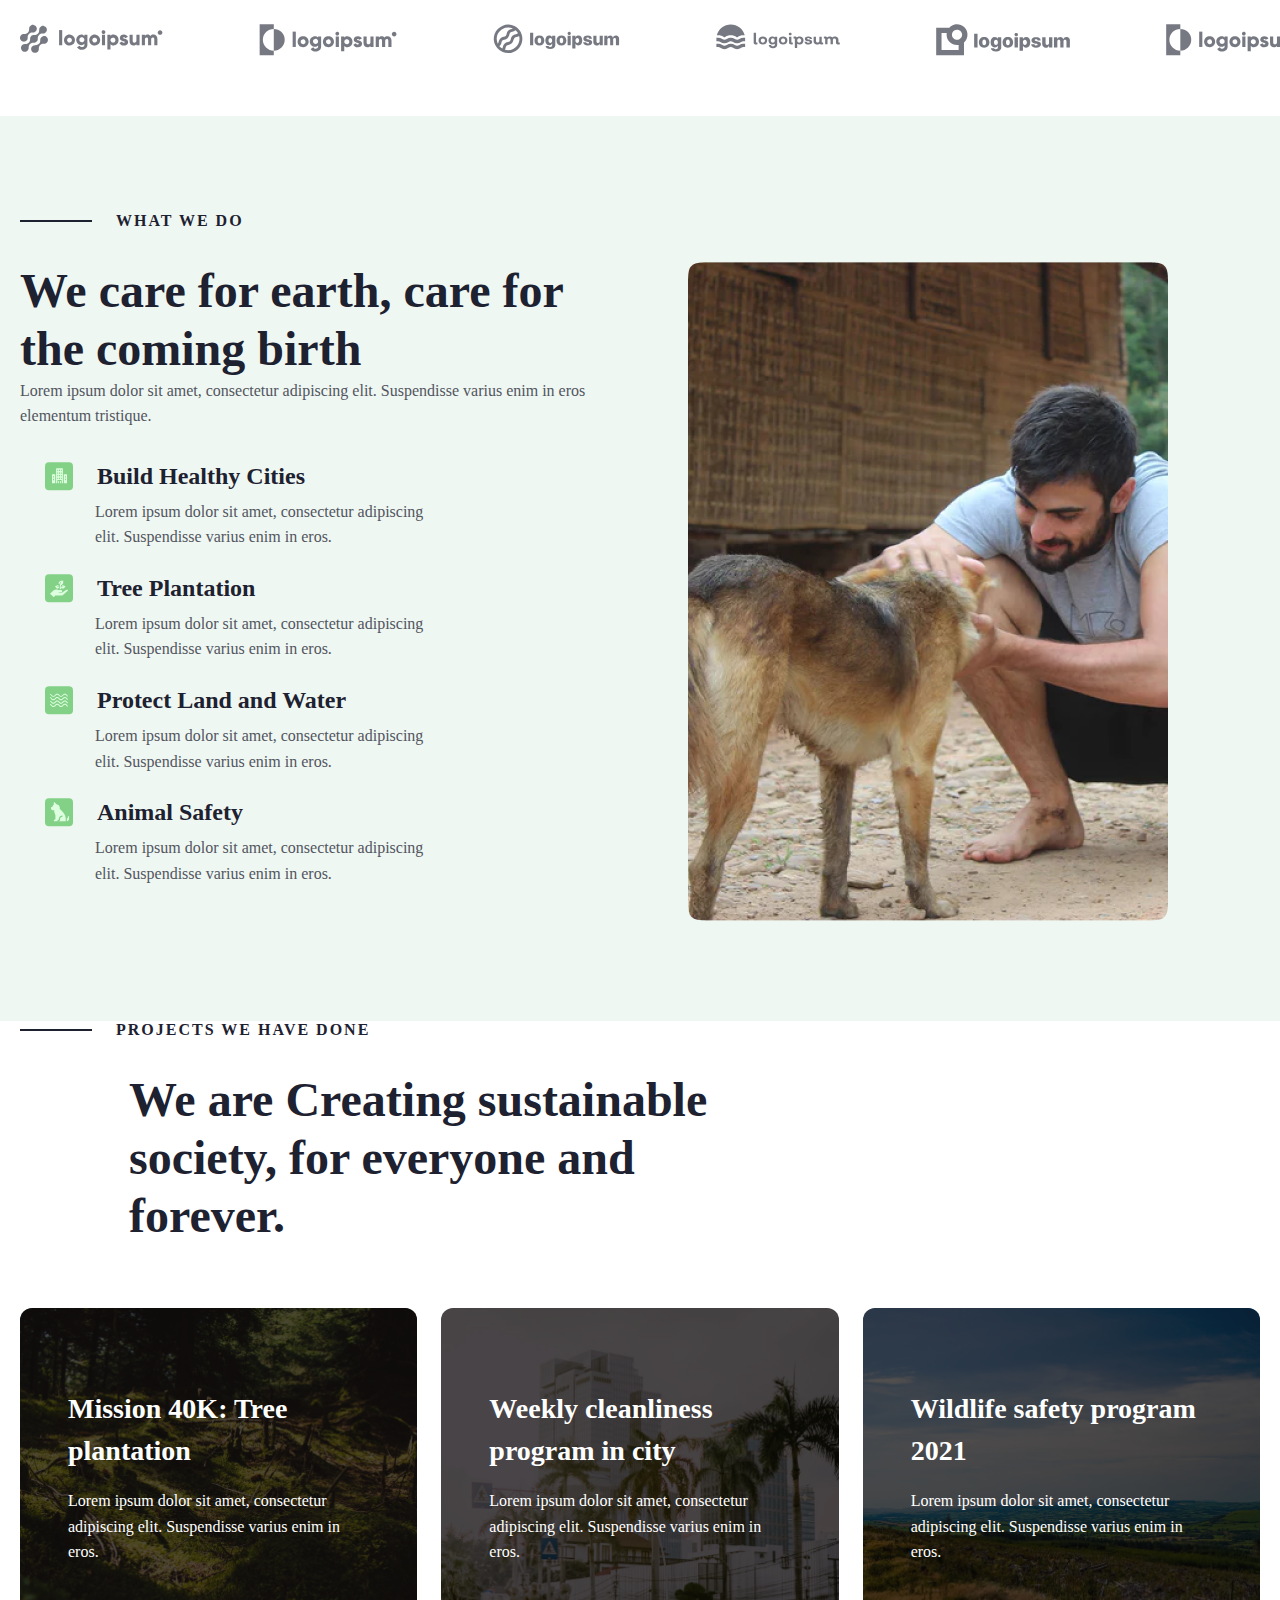
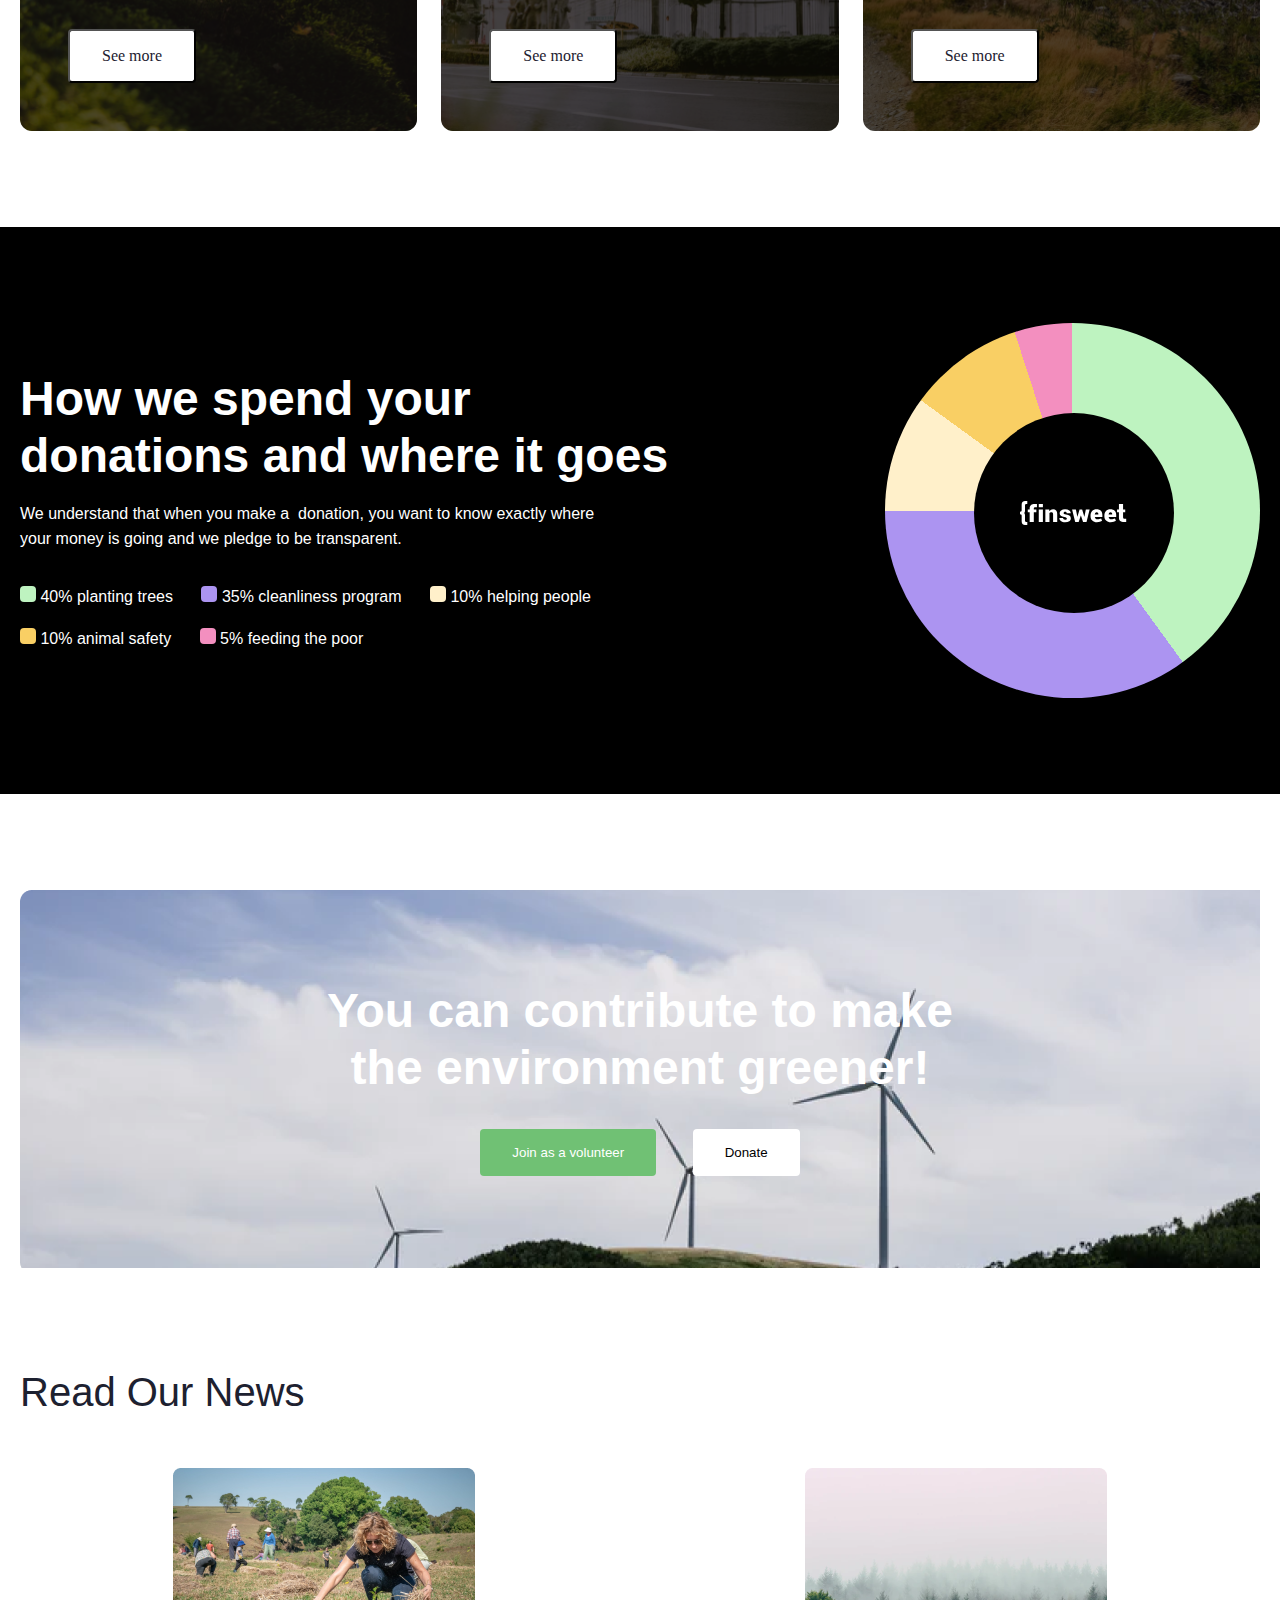
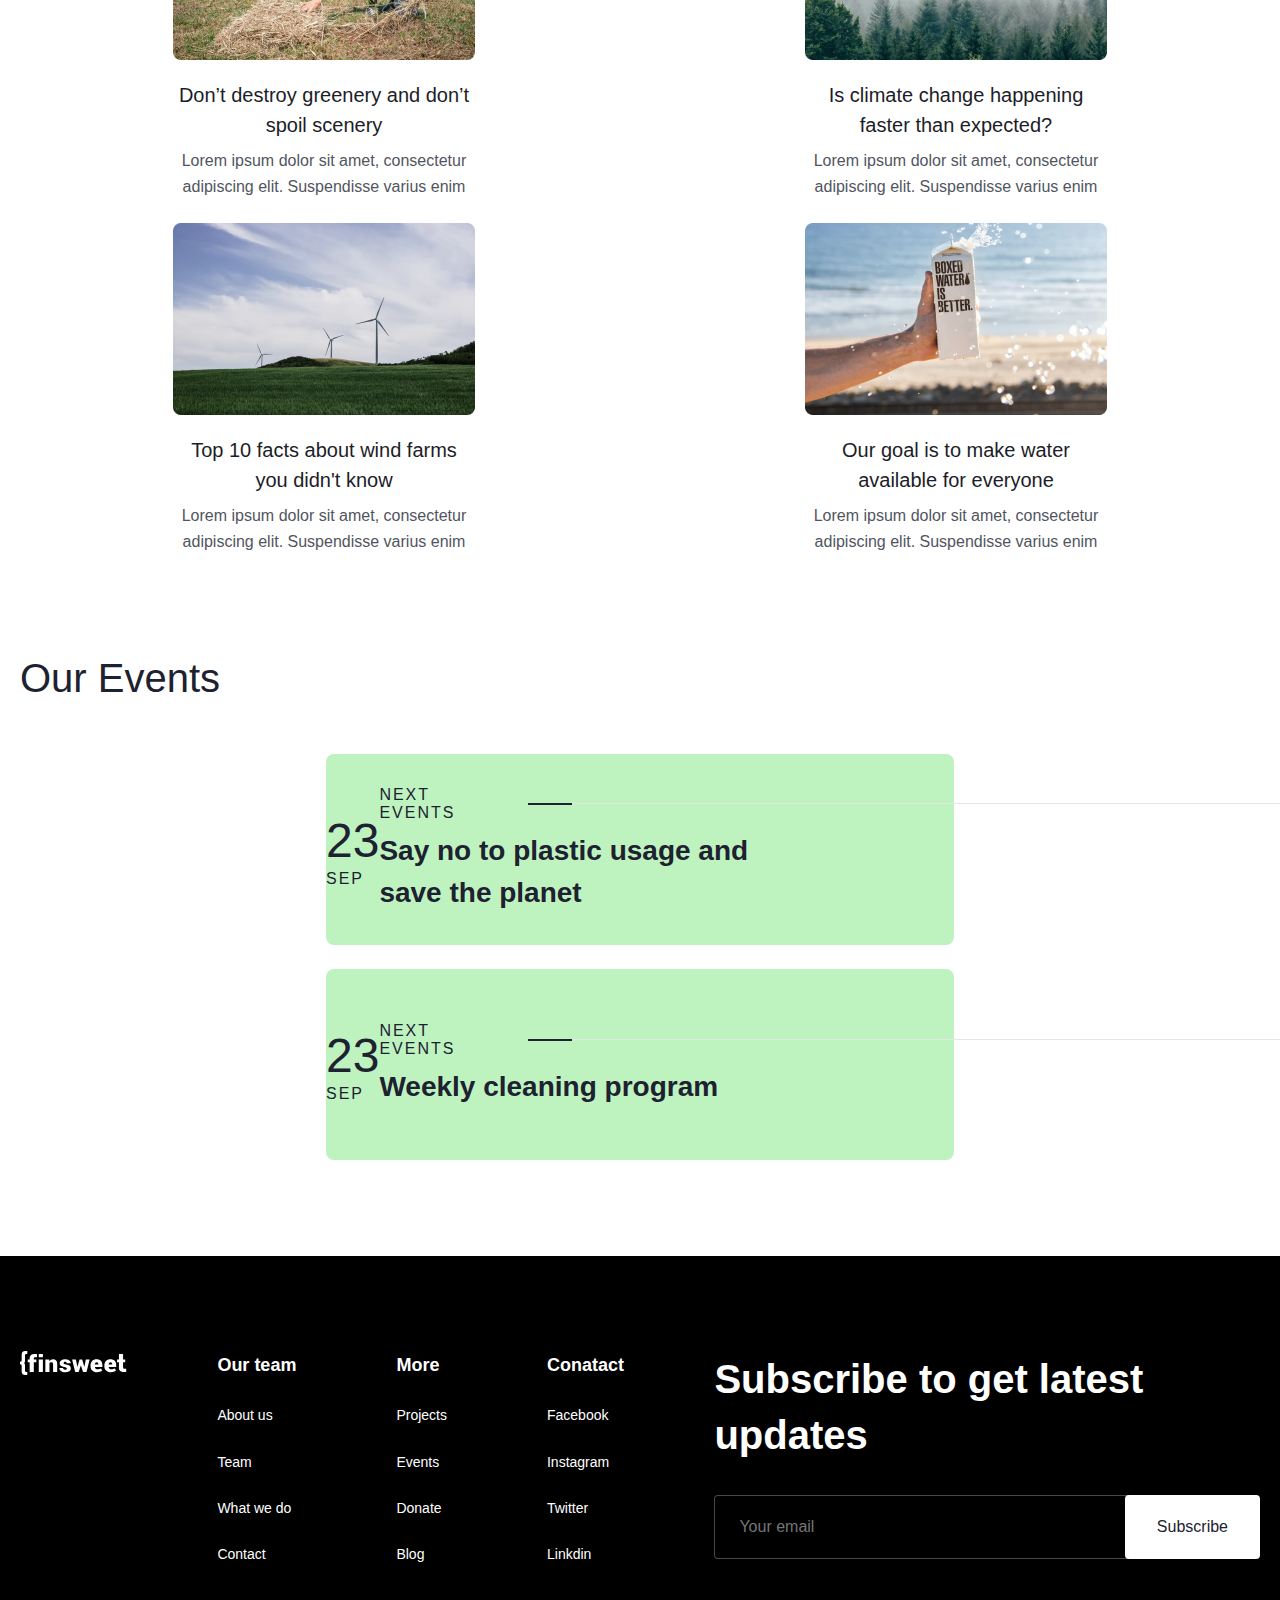
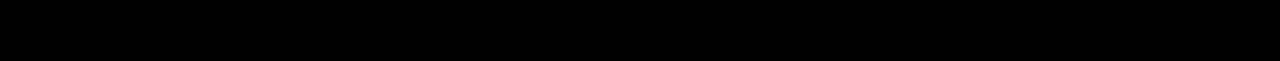
==== commit e0a4abe4: "fadf" ====
--- a/index.html
+++ b/index.html
@@ -7,55 +7,302 @@
     <link rel="stylesheet" href="./css/pages/home.css" />
   </head>
   <body>
-    <header></header>
-    <main class="abdulloh-part">
+    <nav id="navbar">
+      <div class="container navbar">
+        <div class="nav-logo">
+          <img src="./assets/images/home/logo-finsweet.svg" alt="logo" />
+        </div>
+        <ul class="nav-list">
+          <li class="nav-item"><a href="#" class="nav-link">Home</a></li>
+          <li class="nav-item">
+            <a href="./pages/about.html" class="nav-link">About us</a>
+          </li>
+          <li class="nav-item">
+            <a href="./pages/services.html" class="nav-link">What We Do</a>
+          </li>
+          <li class="nav-item">
+            <a href="./pages/media.html" class="nav-link">Media</a>
+          </li>
+          <li class="nav-item">
+            <a href="./pages/contact.html" class="nav-link">Contact</a>
+          </li>
+          <li class="nav-item">
+            <a href="./pages/donation.html" class="nav-link"
+              ><button class="nav-btn">Donate</button></a
+            >
+          </li>
+        </ul>
+        <button class="hamburger">
+          <img src="" alt="" /><img
+            src="./assets/images/home/hamburger.svg"
+            alt="hamburger"
+          />
+        </button>
+      </div>
+    </nav>
+    <header>
+      <div class="container header__container">
+        <div class="header__content">
+          <h1>Save the environment today for a better tomorrow</h1>
+
+          <div class="header__content__button-box">
+            <button class="button-box__btn">What we do</button>
+            <div class="button-box__div">
+              <img src="./assets/images/home/Play icon.svg" alt="play-icon" />
+              <p>Play Video</p>
+            </div>
+          </div>
+        </div>
+
+        <div class="header__bottom-box">
+          <p>23,800 trees planted</p>
+          <div class="line"></div>
+          <p>5840 donations collected</p>
+        </div>
+      </div>
+    </header>
+    <main>
+      <section id="section-1">
+        <div class="container know-about-us">
+          <div class="line-main"></div>
+
+          <div class="main__content">
+            <span> Know About us </span>
+            <h2>We help nature smile and survive everywhere</h2>
+            <p>
+              Lorem ipsum dolor sit amet, consectetur adipiscing elit.
+              Suspendisse varius enim in eros elementum tristique.
+              <br /><br />
+              ‍Duis cursus, mi quis viverra ornare, eros dolor interdum nulla,
+              ut commodo diam libero vitae erat. Aenean faucibus nibh et justo
+              cursus id rutrum lorem imperdiet. Nunc ut sem vitae risus
+              tristique posuere.
+            </p>
+            <a href="#"
+              ><button class="main__content__btn">Learn more</button></a
+            >
+          </div>
+          <div class="main-right-box">
+            <img
+              class="bg-img"
+              src="./assets/images/home/BG.png"
+              alt="bg-img"
+            />
+            <img
+              class="play-icon-64"
+              src="./assets/images/home/Play icon.svg"
+              alt=""
+            />
+          </div>
+        </div>
+      </section>
+
+      <section id="section-2">
+        <div class="container our-supporters">
+          <div class="support-content">
+            <p>our Supporters</p>
+            <div class="support-line"></div>
+          </div>
+
+          <div class="support-box">
+            <img src="./assets/images/home/support-logo (6).svg" alt="" />
+            <img src="./assets/images/home/support-logo (5).svg" alt="" />
+            <img src="./assets/images/home/support-logo (4).svg" alt="" />
+            <img src="./assets/images/home/support-logo (3).svg" alt="" />
+            <img src="./assets/images/home/support-logo (2).svg" alt="" />
+            <img src="./assets/images/home/support-logo (1).svg" alt="" />
+          </div>
+        </div>
+      </section>
+
+      <section id="section-3">
+        <div class="container">
+          <div class="what-we-do__top">
+            <div class="what-we-do__top__line"></div>
+            <p>What we do</p>
+          </div>
+        </div>
+        <div class="container what-we-do">
+          <div class="what-we-do__left">
+            <h2>We care for earth, care for the coming birth</h2>
+            <p>
+              Lorem ipsum dolor sit amet, consectetur adipiscing elit.
+              Suspendisse varius enim in eros elementum tristique.
+            </p>
+            <ul class="what-we-do__list">
+              <li class="item">
+                <div class="list__icon">
+                  <img src="./assets/images/home/icon-28 (4).svg" alt="" />
+                  <h1>Build Healthy Cities</h1>
+                </div>
+                <p>
+                  Lorem ipsum dolor sit amet, consectetur adipiscing elit.
+                  Suspendisse varius enim in eros.
+                </p>
+              </li>
+              <li class="item">
+                <div class="list__icon">
+                  <img src="./assets/images/home/icon-28 (3).svg" alt="" />
+                  <h1>Tree Plantation</h1>
+                </div>
+                <p>
+                  Lorem ipsum dolor sit amet, consectetur adipiscing elit.
+                  Suspendisse varius enim in eros.
+                </p>
+              </li>
+              <li class="item">
+                <div class="list__icon">
+                  <img src="./assets/images/home/icon-28 (2).svg" alt="" />
+                  <h1>Protect Land and Water</h1>
+                </div>
+                <p>
+                  Lorem ipsum dolor sit amet, consectetur adipiscing elit.
+                  Suspendisse varius enim in eros.
+                </p>
+              </li>
+              <li class="item">
+                <div class="list__icon">
+                  <img src="./assets/images/home/icon-28 (1).svg" alt="" />
+                  <h1>Animal Safety</h1>
+                </div>
+                <p>
+                  Lorem ipsum dolor sit amet, consectetur adipiscing elit.
+                  Suspendisse varius enim in eros.
+                </p>
+              </li>
+            </ul>
+          </div>
+          <div class="what-we-do__right">
+            <img src="./assets/images/home/man-and-dog.png" alt="man-and-dog" />
+          </div>
+        </div>
+      </section>
+
+      <section id="section-4">
+        <div class="container section-4">
+          <div class="what-we-do__top">
+            <div class="what-we-do__top__line"></div>
+            <p>Projects we have done</p>
+          </div>
+
+          <h1>
+            We are Creating sustainable society, for everyone and forever.
+          </h1>
+        </div>
+
+        <div class="container">
+          <div class="section-4__card-box">
+            <div class="card-box__card card-box__card-1">
+              <div>
+                <h3>Mission 40K: Tree plantation</h3>
+                <p>
+                  Lorem ipsum dolor sit amet, consectetur adipiscing elit.
+                  Suspendisse varius enim in eros.
+                </p>
+                <button>See more</button>
+              </div>
+            </div>
+            <div class="card-box__card card-box__card-2">
+              <div>
+                <h3>Weekly cleanliness program in city</h3>
+                <p>
+                  Lorem ipsum dolor sit amet, consectetur adipiscing elit.
+                  Suspendisse varius enim in eros.
+                </p>
+                <button>See more</button>
+              </div>
+            </div>
+            <div class="card-box__card card-box__card-3">
+              <div>
+                <h3>Wildlife safety program 2021</h3>
+                <p>
+                  Lorem ipsum dolor sit amet, consectetur adipiscing elit.
+                  Suspendisse varius enim in eros.
+                </p>
+                <button>See more</button>
+              </div>
+            </div>
+          </div>
+        </div>
+      </section>
+
       <div class="statistics__bcg">
         <div class="container">
           <section class="statistic__sec">
             <div class="statistic__info">
               <div class="statistic__header">
-                <h2>
-                  How we spend your donations and where it goes
-                </h2>
-                <p>
-                  We understand that when you make a  donation, you want to know exactly where your money is going and we pledge to be transparent.
+                <h2>How we spend your donations and where it goes</h2>
+                <p>
+                  We understand that when you make a  donation, you want to know
+                  exactly where your money is going and we pledge to be
+                  transparent.
                 </p>
               </div>
               <div class="statistics">
                 <span class="statistic-per__row">
-                  <svg width="16" height="16" viewBox="0 0 16 16" fill="none" xmlns="http://www.w3.org/2000/svg">
-                    <rect width="16" height="16" rx="4" fill="#BEF3C0"/>
+                  <svg
+                    width="16"
+                    height="16"
+                    viewBox="0 0 16 16"
+                    fill="none"
+                    xmlns="http://www.w3.org/2000/svg"
+                  >
+                    <rect width="16" height="16" rx="4" fill="#BEF3C0" />
                   </svg>
                   <span class="statistic__persentage span-mb">
                     40% planting trees
                   </span>
                 </span>
                 <span class="statistic-per__row">
-                  <svg width="16" height="16" viewBox="0 0 16 16" fill="none" xmlns="http://www.w3.org/2000/svg">
-                    <rect width="16" height="16" rx="4" fill="#AC94F1"/>
+                  <svg
+                    width="16"
+                    height="16"
+                    viewBox="0 0 16 16"
+                    fill="none"
+                    xmlns="http://www.w3.org/2000/svg"
+                  >
+                    <rect width="16" height="16" rx="4" fill="#AC94F1" />
                   </svg>
                   <span class="statistic__persentage span-mb">
                     35% cleanliness program
                   </span>
                 </span>
                 <span class="statistic-per__row">
-                  <svg width="16" height="16" viewBox="0 0 16 16" fill="none" xmlns="http://www.w3.org/2000/svg">
-                    <rect width="16" height="16" rx="4" fill="#FFF0CA"/>
+                  <svg
+                    width="16"
+                    height="16"
+                    viewBox="0 0 16 16"
+                    fill="none"
+                    xmlns="http://www.w3.org/2000/svg"
+                  >
+                    <rect width="16" height="16" rx="4" fill="#FFF0CA" />
                   </svg>
                   <span class="statistic__persentage span-mb">
                     10% helping people
                   </span>
-                <span class="statistic-per__row"> <br>
-                  <svg width="16" height="16" viewBox="0 0 16 16" fill="none" xmlns="http://www.w3.org/2000/svg">
-                    <rect width="16" height="16" rx="4" fill="#F9CF64"/>
+                </span>
+                <span class="statistic-per__row">
+                  <br />
+                  <svg
+                    width="16"
+                    height="16"
+                    viewBox="0 0 16 16"
+                    fill="none"
+                    xmlns="http://www.w3.org/2000/svg"
+                  >
+                    <rect width="16" height="16" rx="4" fill="#F9CF64" />
                   </svg>
-                  <span class="statistic__persentage">
-                    10% animal safety
-                  </span>
+                  <span class="statistic__persentage"> 10% animal safety </span>
                 </span>
                 <span class="statistic-per__row">
-                  <svg width="16" height="16" viewBox="0 0 16 16" fill="none" xmlns="http://www.w3.org/2000/svg">
-                    <rect width="16" height="16" rx="4" fill="#F38FBF"/>
+                  <svg
+                    width="16"
+                    height="16"
+                    viewBox="0 0 16 16"
+                    fill="none"
+                    xmlns="http://www.w3.org/2000/svg"
+                  >
+                    <rect width="16" height="16" rx="4" fill="#F38FBF" />
                   </svg>
                   <span class="statistic__persentage">
                     5% feeding the poor
@@ -65,27 +312,22 @@
             </div>
             <div class="statistic__circle">
               <div class="statistic__circle-inside">
-                <img src="./assets/images/home/footer-logo.svg" alt="logo">
+                <img src="./assets/images/home/footer-logo.svg" alt="logo" />
               </div>
             </div>
           </section>
         </div>
       </div>
+
       <div class="container">
         <section class="donate__sec">
           <div class="donate__elements">
             <div class="donate__header">
-              <h2>
-                You can contribute to make the environment greener!
-              </h2>
+              <h2>You can contribute to make the environment greener!</h2>
             </div>
             <div class="donate__btns">
-              <button class="donate-btn__1">
-                Join as a volunteer
-              </button>
-              <button class="donate-btn__2">
-                Donate
-              </button>
+              <button class="donate-btn__1">Join as a volunteer</button>
+              <button class="donate-btn__2">Donate</button>
             </div>
           </div>
         </section>
@@ -93,45 +335,39 @@
       <div class="container">
         <section class="new__sec">
           <div class="news-sec__header">
-            <h2>
-              Read Our News
-            </h2>
+            <h2>Read Our News</h2>
           </div>
           <div class="news__row">
             <div class="news__card">
-              <img src="./assets/images/home/news-img-1.png" alt="news">
-              <h3>
-                Don’t destroy greenery and don’t spoil scenery
-              </h3>
+              <img src="./assets/images/home/news-img-1.png" alt="news" />
+              <h3>Don’t destroy greenery and don’t spoil scenery</h3>
               <p>
-                Lorem ipsum dolor sit amet, consectetur adipiscing elit. Suspendisse varius enim
+                Lorem ipsum dolor sit amet, consectetur adipiscing elit.
+                Suspendisse varius enim
               </p>
             </div>
             <div class="news__card">
-              <img src="./assets/images/home/news-img-2.png" alt="news">
-              <h3>
-                Is climate change happening faster than expected?
-              </h3>
+              <img src="./assets/images/home/news-img-2.png" alt="news" />
+              <h3>Is climate change happening faster than expected?</h3>
               <p>
-                Lorem ipsum dolor sit amet, consectetur adipiscing elit. Suspendisse varius enim
+                Lorem ipsum dolor sit amet, consectetur adipiscing elit.
+                Suspendisse varius enim
               </p>
             </div>
             <div class="news__card">
-              <img src="./assets/images/home/new-img-3.png" alt="news">
-              <h3>
-                Top 10 facts about wind farms you didn't know
-              </h3>
+              <img src="./assets/images/home/new-img-3.png" alt="news" />
+              <h3>Top 10 facts about wind farms you didn't know</h3>
               <p>
-                Lorem ipsum dolor sit amet, consectetur adipiscing elit. Suspendisse varius enim
+                Lorem ipsum dolor sit amet, consectetur adipiscing elit.
+                Suspendisse varius enim
               </p>
             </div>
             <div class="news__card">
-              <img src="./assets/images/home/news-img-4.png" alt="news">
-              <h3>
-                Our goal is to make water available for everyone
-              </h3>
+              <img src="./assets/images/home/news-img-4.png" alt="news" />
+              <h3>Our goal is to make water available for everyone</h3>
               <p>
-                Lorem ipsum dolor sit amet, consectetur adipiscing elit. Suspendisse varius enim
+                Lorem ipsum dolor sit amet, consectetur adipiscing elit.
+                Suspendisse varius enim
               </p>
             </div>
           </div>
@@ -140,20 +376,14 @@
       <div class="container">
         <section class="events__sec">
           <div class="events__header">
-            <h2>
-              Our Events
-            </h2>
+            <h2>Our Events</h2>
           </div>
           <div class="event-row__container">
             <div class="events-date__row">
               <div class="events-date__card">
                 <span class="date">
-                  <span class="event__day event__main-style">
-                    23
-                  </span>
-                  <span class="event__month event__main-style">
-                    sep
-                  </span>
+                  <span class="event__day event__main-style"> 23 </span>
+                  <span class="event__month event__main-style"> sep </span>
                 </span>
                 <span class="event__header">
                   <span class="header__1">
@@ -161,7 +391,7 @@
                       Next Events
                     </span>
                     <span class="line">
-                      <img src="./assets/images/home/Line.png" alt="line">
+                      <img src="./assets/images/home/Line.png" alt="line" />
                     </span>
                   </span>
                   <span class="header__2 event__main-style">
@@ -170,9 +400,18 @@
                 </span>
                 <span class="event__btn">
                   <a href="#">
-                    <svg xmlns="http://www.w3.org/2000/svg" width="56" height="56" viewBox="0 0 56 56" fill="none">
-                      <circle cx="28" cy="28" r="28" fill="white"/>
-                      <path d="M37.4571 28.7071C37.8476 28.3166 37.8476 27.6834 37.4571 27.2929L31.0931 20.9289C30.7026 20.5384 30.0695 20.5384 29.6789 20.9289C29.2884 21.3195 29.2884 21.9526 29.6789 22.3431L35.3358 28L29.6789 33.6569C29.2884 34.0474 29.2884 34.6805 29.6789 35.0711C30.0695 35.4616 30.7026 35.4616 31.0931 35.0711L37.4571 28.7071ZM19.25 29L36.75 29L36.75 27L19.25 27L19.25 29Z" fill="#1D2130"/>
+                    <svg
+                      xmlns="http://www.w3.org/2000/svg"
+                      width="56"
+                      height="56"
+                      viewBox="0 0 56 56"
+                      fill="none"
+                    >
+                      <circle cx="28" cy="28" r="28" fill="white" />
+                      <path
+                        d="M37.4571 28.7071C37.8476 28.3166 37.8476 27.6834 37.4571 27.2929L31.0931 20.9289C30.7026 20.5384 30.0695 20.5384 29.6789 20.9289C29.2884 21.3195 29.2884 21.9526 29.6789 22.3431L35.3358 28L29.6789 33.6569C29.2884 34.0474 29.2884 34.6805 29.6789 35.0711C30.0695 35.4616 30.7026 35.4616 31.0931 35.0711L37.4571 28.7071ZM19.25 29L36.75 29L36.75 27L19.25 27L19.25 29Z"
+                        fill="#1D2130"
+                      />
                     </svg>
                   </a>
                 </span>
@@ -181,12 +420,8 @@
             <div class="events-date__row">
               <div class="events-date__card">
                 <span class="date">
-                  <span class="event__day event__main-style">
-                    23
-                  </span>
-                  <span class="event__month event__main-style">
-                    sep
-                  </span>
+                  <span class="event__day event__main-style"> 23 </span>
+                  <span class="event__month event__main-style"> sep </span>
                 </span>
                 <span class="event__header">
                   <span class="header__1">
@@ -194,7 +429,7 @@
                       Next Events
                     </span>
                     <span class="line">
-                      <img src="./assets/images/home/Line.png" alt="line">
+                      <img src="./assets/images/home/Line.png" alt="line" />
                     </span>
                   </span>
                   <span class="header__2 event__main-style">
@@ -203,9 +438,19 @@
                 </span>
                 <span class="event__btn">
                   <a href="#">
-                    <svg class="event__btn-org" xmlns="http://www.w3.org/2000/svg" width="56" height="56" viewBox="0 0 56 56" fill="none">
-                      <circle cx="28" cy="28" r="28" fill="white"/>
-                      <path d="M37.4571 28.7071C37.8476 28.3166 37.8476 27.6834 37.4571 27.2929L31.0931 20.9289C30.7026 20.5384 30.0695 20.5384 29.6789 20.9289C29.2884 21.3195 29.2884 21.9526 29.6789 22.3431L35.3358 28L29.6789 33.6569C29.2884 34.0474 29.2884 34.6805 29.6789 35.0711C30.0695 35.4616 30.7026 35.4616 31.0931 35.0711L37.4571 28.7071ZM19.25 29L36.75 29L36.75 27L19.25 27L19.25 29Z" fill="#1D2130"/>
+                    <svg
+                      class="event__btn-org"
+                      xmlns="http://www.w3.org/2000/svg"
+                      width="56"
+                      height="56"
+                      viewBox="0 0 56 56"
+                      fill="none"
+                    >
+                      <circle cx="28" cy="28" r="28" fill="white" />
+                      <path
+                        d="M37.4571 28.7071C37.8476 28.3166 37.8476 27.6834 37.4571 27.2929L31.0931 20.9289C30.7026 20.5384 30.0695 20.5384 29.6789 20.9289C29.2884 21.3195 29.2884 21.9526 29.6789 22.3431L35.3358 28L29.6789 33.6569C29.2884 34.0474 29.2884 34.6805 29.6789 35.0711C30.0695 35.4616 30.7026 35.4616 31.0931 35.0711L37.4571 28.7071ZM19.25 29L36.75 29L36.75 27L19.25 27L19.25 29Z"
+                        fill="#1D2130"
+                      />
                     </svg>
                   </a>
                 </span>
@@ -219,77 +464,43 @@
       <div class="container">
         <div class="footer__row">
           <div class="footer__logo">
-            <img src="./assets/images/home/footer-logo.svg" alt="footer logo">
+            <img src="./assets/images/home/footer-logo.svg" alt="footer logo" />
           </div>
           <div class="footer__links">
             <div class="links__our-team links">
-              <p>
-                Our team
-              </p>
-              <a href="./pages/about.html">
-                About us
-              </a>
-              <a href="#">
-                Team
-              </a>
-              <a href="./pages/services.html">
-                What we do
-              </a>
-              <a href="./pages/contact.html">
-                Contact
-              </a>
+              <p>Our team</p>
+              <a href="./pages/about.html"> About us </a>
+              <a href="#"> Team </a>
+              <a href="./pages/services.html"> What we do </a>
+              <a href="./pages/contact.html"> Contact </a>
             </div>
             <div class="links__more links">
-              <p>
-                More
-              </p>
-              <a href="./pages/project.html">
-                Projects
-              </a>
-              <a href="./pages/event.html">
-                Events
-              </a>
-              <a href="./pages/donation.html">
-                Donate
-              </a>
-              <a href="./pages/blog.html">
-                Blog
-              </a>
+              <p>More</p>
+              <a href="./pages/project.html"> Projects </a>
+              <a href="./pages/event.html"> Events </a>
+              <a href="./pages/donation.html"> Donate </a>
+              <a href="./pages/blog.html"> Blog </a>
             </div>
             <div class="links__contact links">
-              <p>
-                Conatact
-              </p>
-              <a href="#">
-                Facebook
-              </a>
-              <a href="#">
-                Instagram
-              </a>
-              <a href="#">
-                Twitter
-              </a>
-              <a href="#">
-                Linkdin 
-              </a>
+              <p>Conatact</p>
+              <a href="#"> Facebook </a>
+              <a href="#"> Instagram </a>
+              <a href="#"> Twitter </a>
+              <a href="#"> Linkdin </a>
             </div>
           </div>
           <div class="footer__subscribe">
-            <h2>
-              Subscribe to get latest updates
-            </h2>
+            <h2>Subscribe to get latest updates</h2>
             <div class="input-btn">
               <form action="#">
-                <input placeholder="Your email" type="email">
-                <button>
-                  Subscribe
-                </button>
+                <input placeholder="Your email" type="email" />
+                <button>Subscribe</button>
               </form>
             </div>
           </div>
         </div>
       </div>
     </footer>
+    <script src="./js/home.js"></script>
   </body>
 </html>
- --- a/css/pages/home.css
+++ b/css/pages/home.css
@@ -5,107 +5,992 @@
 @import "../layout/footer.css";
 @import "../layout/container.css";
 
-.statistics__bcg{
-    background-color: black;
-}
-
-.statistic__sec{
-    padding: 96px 0px;
-    margin-bottom: 96px;
-}
-
-.statistic__circle{
-    width: 375px;
-    height: 375px;
-    border-radius: 50%;
+/* ---------------nav start------------------------- */
+
+nav {
+  padding: 24px 0;
+  background-color: #fff;
+  position: sticky;
+  top: 0;
+  z-index: 999;
+  transition: 0.5s;
+}
+
+.navbar-shrink {
+  padding: 5px 0;
+  border: 2px solid black;
+}
+
+.navbar {
+  display: flex;
+  justify-content: space-between;
+  align-items: center;
+}
+
+.nav-list {
+  display: flex;
+  gap: 40px;
+  align-items: center;
+}
+
+.nav-link {
+  color: var(--Secondary-text, #525560);
+  font-family: Roboto;
+  font-size: 16px;
+  font-style: normal;
+  font-weight: 500;
+  line-height: normal;
+}
+
+.nav-link:hover {
+  color: var(--Black, #0b0706);
+  font-family: Roboto;
+  font-size: 16px;
+  font-style: normal;
+  font-weight: 500;
+  line-height: normal;
+}
+
+.nav-btn {
+  display: inline-flex;
+  padding: 12px 32px;
+  align-items: flex-start;
+  gap: 10px;
+  border-radius: 4px;
+  background: var(--Primary-text, #1d2130);
+
+  color: #fff;
+  text-align: right;
+  font-family: Roboto;
+  font-size: 16px;
+  font-style: normal;
+  font-weight: 500;
+  line-height: normal;
+}
+
+.hamburger {
+  display: none;
+}
+
+@media (max-width: 800px) {
+  .nav-list {
+    display: none;
+  }
+
+  .hamburger {
+    display: flex;
+  }
+}
+
+/* ---------------nav end------------------------- */
+
+/* ---------------header start-------------------- */
+
+header {
+  background-image: url("../../assets/images/home/BG\ Image.png");
+  background-size: cover;
+  background-repeat: no-repeat;
+  padding-top: 128px;
+  padding-bottom: 64px;
+  margin-right: auto;
+  margin-left: auto;
+  max-width: 1500px;
+  max-height: 735px;
+  flex-shrink: 0;
+}
+
+.header__content h1 {
+  max-width: 640px;
+  color: #fff;
+  font-family: Roboto;
+  font-size: 64px;
+  font-style: normal;
+  font-weight: 700;
+  line-height: 120%; /* 76.8px */
+}
+
+.header__content__button-box {
+  margin-top: 48px;
+  display: flex;
+  gap: 24px;
+}
+
+.button-box__btn {
+  padding: 16px 32px;
+  color: var(--Primary-text, #1d2130);
+  text-align: right;
+  font-family: Roboto;
+  font-size: 16px;
+  font-style: normal;
+  font-weight: 500;
+  line-height: normal;
+
+  border-radius: 4px;
+  background: #fff;
+  backdrop-filter: blur(40px);
+}
+
+.button-box__div {
+  display: inline-flex;
+  padding: 12px 16px;
+  justify-content: center;
+  align-items: center;
+  gap: 8px;
+  cursor: pointer;
+}
+
+.button-box__div p {
+  color: #fff;
+  text-align: right;
+  font-family: Roboto;
+  font-size: 16px;
+  font-style: normal;
+  font-weight: 500;
+  line-height: normal;
+}
+
+.header__bottom-box {
+  margin-top: 192px;
+  display: flex;
+  align-items: center;
+  justify-content: space-between;
+  gap: 24px;
+}
+
+.header__bottom-box p {
+  color: #fff;
+  text-align: right;
+  font-family: Roboto;
+  font-size: 18px;
+  font-style: normal;
+  font-weight: 500;
+  line-height: normal;
+}
+
+.line {
+  width: 861px;
+  height: 1px;
+  background: #e5e5e5;
+  backdrop-filter: blur(15px);
+}
+/* ---------------header end-------------------- */
+
+/* -----------------main start----------------------- */
+
+.line-main {
+  top: 63px;
+  left: 20px;
+  position: absolute;
+  width: 72px;
+  height: 2px;
+  flex-shrink: 0;
+  background-color: var(--Primary-text, #1d2130);
+}
+
+.main__content {
+  margin-top: 54px;
+}
+
+.main__content span {
+  color: var(--Primary-text, #1d2130);
+  font-family: Roboto;
+  font-size: 16px;
+  font-style: normal;
+  font-weight: 700;
+  line-height: normal;
+  letter-spacing: 2px;
+  text-transform: uppercase;
+}
+
+.main__content h2 {
+  color: var(--Primary-text, #1d2130);
+  max-width: 607px;
+  /* H2 */
+  font-family: Roboto;
+  font-size: 48px;
+  font-style: normal;
+  font-weight: 700;
+  line-height: 120%; /* 57.6px */
+}
+
+.main__content p {
+  margin-top: 32px;
+  margin-bottom: 48px;
+  color: var(--Secondary-text, #525560);
+  max-width: 608px;
+  /* Paragraph */
+  font-family: Roboto;
+  font-size: 16px;
+  font-style: normal;
+  font-weight: 400;
+  line-height: 160%; /* 25.6px */
+}
+
+.main__content__btn {
+  display: inline-flex;
+  padding: 16px 32px;
+  justify-content: center;
+  align-items: center;
+  gap: 10px;
+  border-radius: 4px;
+  background: var(--Green-primary, #70c174);
+  backdrop-filter: blur(40px);
+  border: none;
+  /* text-style */
+  color: #fff;
+  text-align: right;
+  font-family: Roboto;
+  font-size: 16px;
+  font-style: normal;
+  font-weight: 500;
+  line-height: normal;
+}
+
+.know-about-us {
+  margin-top: 96px;
+  padding-left: 96px;
+  padding-right: 0;
+  gap: 230px;
+  display: grid;
+  grid-template-columns: repeat(2, 1fr);
+  position: relative;
+}
+
+.main-right-box {
+  max-width: 480px;
+  max-height: 578.341px;
+  flex-shrink: 0;
+  position: relative;
+}
+
+.bg-img {
+  width: 100%;
+  flex-shrink: 0;
+}
+.play-icon-64 {
+  width: 64px;
+  top: 47%;
+  left: 47%;
+  position: absolute;
+}
+
+/* -----section-2----supports--- */
+.our-supporters {
+  margin-top: 50px;
+}
+
+.support-line {
+  display: flex;
+  width: 1094px;
+  height: 1px;
+  background: #e5e5e5;
+}
+
+.support-content {
+  display: flex;
+  gap: 24px;
+  align-items: center;
+}
+
+.support-content p {
+  display: flex;
+  color: var(--Primary-text, #1d2130);
+  font-family: Roboto;
+  font-size: 16px;
+  font-style: normal;
+  font-weight: 500;
+  line-height: normal;
+  letter-spacing: 2px;
+  text-transform: uppercase;
+}
+
+.support-box {
+  display: grid;
+  grid-template-columns: repeat(6, 1fr);
+  gap: 96px;
+  margin-top: 35px;
+  margin-bottom: 60px;
+}
+
+/* ----------------------------------- */
+#section-3 {
+  background: var(--Green-tertiary, #eff7f2);
+  padding: 96px 0;
+}
+
+.what-we-do__top {
+  display: flex;
+  align-items: center;
+  gap: 24px;
+  margin-bottom: 32px;
+}
+
+.what-we-do__top__line {
+  width: 72px;
+  height: 2px;
+  flex-shrink: 0;
+  background-color: var(--Primary-text, #1d2130);
+}
+
+.what-we-do__top p {
+  color: var(--Primary-text, #1d2130);
+  font-family: Roboto;
+  font-size: 16px;
+  font-style: normal;
+  font-weight: 700;
+  line-height: normal;
+  letter-spacing: 2px;
+  text-transform: uppercase;
+}
+
+.what-we-do {
+  display: grid;
+  grid-template-columns: repeat(2, 1fr);
+  justify-content: space-between;
+  gap: 96px;
+}
+
+.what-we-do__left h2 {
+  /* margin-bottom: 16px; */
+  color: var(--Primary-text, #1d2130);
+  max-width: 608px;
+  /* H2 */
+  font-family: Roboto;
+  font-size: 48px;
+  font-style: normal;
+  font-weight: 700;
+  line-height: 120%; /* 57.6px */
+}
+
+.what-we-do__left p {
+  color: var(--Secondary-text, #525560);
+  max-width: 608px;
+  /* Paragraph */
+  font-family: Roboto;
+  font-size: 16px;
+  font-style: normal;
+  font-weight: 400;
+  line-height: 160%; /* 25.6px */
+}
+
+.list__icon {
+  display: flex;
+  align-items: center;
+  gap: 24px;
+}
+
+.list__icon h1 {
+  color: var(--Primary-text, #1d2130);
+  font-family: Roboto;
+  font-size: 24px;
+  font-style: normal;
+  font-weight: 700;
+  line-height: normal;
+}
+
+.what-we-do__list {
+  display: flex;
+  flex-direction: column;
+  gap: 24px;
+  margin-top: 33px;
+  padding-left: 24px;
+  border-left: 1px solid var(--Green-tertiary, #eff7f2);
+}
+
+.what-we-do__list .item {
+  display: inline-flex;
+  flex-direction: column;
+  gap: 8px;
+}
+
+.item p {
+  padding-left: 50px;
+  color: var(--Secondary-text, #525560);
+  max-width: 384px;
+  /* Paragraph */
+  font-family: Roboto;
+  font-size: 16px;
+  font-style: normal;
+  font-weight: 400;
+  line-height: 160%; /* 25.6px */
+}
+
+/* ------------------------------------------------ */
+
+.section-4__card-box {
+  display: grid;
+  grid-template-columns: repeat(3, 1fr);
+  gap: 24px;
+}
+
+/* ------------------------------------------------------------------------------- */
+
+.card-box__card-1 {
+  background-image: url("../../assets/images/home/card-bg-img\ \(3\).png");
+  background-size: cover;
+}
+.card-box__card-2 {
+  background-image: url("../../assets/images/home/card-bg-img\ \(2\).png");
+  background-size: cover;
+}
+.card-box__card-3 {
+  background-image: url("../../assets/images/home/card-bg-img\ \(1\).png");
+  background-size: cover;
+}
+
+/* ------------------------------------------------------------------------------ */
+
+#section-4 {
+  padding-bottom: 96px;
+}
+
+.section-4 h1 {
+  margin-left: 109px;
+  margin-bottom: 64px;
+  color: var(--Primary-text, #1d2130);
+  max-width: 640px;
+  /* H2 */
+  font-family: Roboto;
+  font-size: 48px;
+  font-style: normal;
+  font-weight: 700;
+  line-height: 120%; /* 57.6px */
+}
+
+.card-box__card {
+  border-radius: 12px;
+}
+
+.card-box__card div {
+  padding: 48px;
+  padding-top: 80px;
+  width: 100%;
+  height: 100%;
+  border-radius: 12px;
+  background: var(--Black, #0b0706b5);
+}
+
+.card-box__card div h3 {
+  color: #fff;
+  max-width: 315px;
+  /* H3 */
+  font-family: Roboto;
+  font-size: 28px;
+  font-style: normal;
+  font-weight: 700;
+  line-height: 150%; /* 42px */
+}
+
+.card-box__card div p {
+  margin-top: 16px;
+  color: #fff;
+  max-width: 315px;
+  /* Paragraph */
+  font-family: Roboto;
+  font-size: 16px;
+  font-style: normal;
+  font-weight: 400;
+  line-height: 160%; /* 25.6px */
+}
+
+.card-box__card div button {
+  margin-top: 64px;
+  display: inline-flex;
+  padding: 16px 32px;
+  justify-content: center;
+  align-items: center;
+  gap: 10px;
+  border-radius: 4px;
+  background: #fff;
+  backdrop-filter: blur(40px);
+
+  color: var(--Primary-text, #1d2130);
+  text-align: right;
+  font-family: Roboto;
+  font-size: 16px;
+  font-style: normal;
+  font-weight: 500;
+  line-height: normal;
+}
+
+/* -----------------main end----------------------- */
+
+/* responsive start  */
+@media (max-width: 1200px) {
+  .know-about-us {
+    margin-top: 96px;
+    padding-left: 96px;
+    padding-right: 0;
+    gap: 50px;
+    display: grid;
+    grid-template-columns: repeat(2, 1fr);
     position: relative;
-    background-image: conic-gradient(#BEF3C0 0% 40%, #AC94F1 40% 75%, #FFF0CA 75% 85%, #F9CF64 85% 95%, #F38FBF 95% 100%);
-}
-
-.statistic__circle-inside{
+  }
+
+  .support-box {
+    display: grid;
+    grid-template-columns: repeat(3, 1fr);
+    gap: 15px;
+    margin-top: 35px;
+    margin-bottom: 60px;
+  }
+
+  .what-we-do {
+    display: grid;
+    grid-template-columns: repeat(2, 1fr);
+    justify-content: space-between;
+    gap: 50px;
+  }
+
+  .section-4__card-box {
+    display: grid;
+    grid-template-columns: repeat(1, 1fr);
+    gap: 24px;
+  }
+}
+
+@media (max-width: 800px) {
+  .nav-list {
+    display: none;
+  }
+
+  .hamburger {
+    display: flex;
+  }
+
+  .know-about-us {
+    margin-top: 96px;
+
+    padding-left: 96px;
+    padding-right: 0;
+    gap: 50px;
+    display: grid;
+    grid-template-columns: repeat(1, 1fr);
+    position: relative;
+  }
+
+  .support-box {
+    display: grid;
+    grid-template-columns: repeat(3, 1fr);
+    gap: 15px;
+    margin-top: 35px;
+    margin-bottom: 60px;
+  }
+
+  .what-we-do {
+    display: grid;
+    grid-template-columns: repeat(1, 1fr);
+    justify-content: space-between;
+    gap: 96px;
+  }
+
+  .section-4__card-box {
+    display: grid;
+    grid-template-columns: repeat(1, 1fr);
+    gap: 24px;
+  }
+}
+
+@media (max-width: 520px) {
+  .nav-list {
+    display: none;
+  }
+
+  .hamburger {
+    display: flex;
+  }
+
+  .know-about-us {
+    margin-top: 50px;
+    padding-left: 0px;
+    padding-right: 0;
+    gap: 50px;
+    display: grid;
+    grid-template-columns: repeat(1, 1fr);
+    position: relative;
+  }
+
+  .header__content h1 {
+    max-width: 300px;
+    color: #fff;
+    font-family: Roboto;
+    font-size: 48px;
+    font-style: normal;
+    font-weight: 300;
+    line-height: 120%; /* 76.8px */
+  }
+
+  .header__content__button-box {
+    margin-top: 48px;
+    display: flex;
+    flex-direction: column;
+    align-items: center;
+    gap: 24px;
+  }
+
+  .support-box {
+    display: grid;
+    grid-template-columns: repeat(1, 1fr);
+    gap: 15px;
+    margin-top: 35px;
+    margin-bottom: 60px;
+  }
+
+  .what-we-do {
+    display: grid;
+    grid-template-columns: repeat(1, 1fr);
+    justify-content: space-between;
+    gap: 96px;
+  }
+
+  .what-we-do__right img {
+    width: 100%;
+  }
+
+  .section-4__card-box {
+    display: grid;
+    grid-template-columns: repeat(1, 1fr);
+    gap: 10px;
+  }
+
+  #section-4 {
+    padding-bottom: 50px;
+  }
+
+  .section-4 h1 {
+    margin-left: 10px;
+    margin-bottom: 64px;
+    color: var(--Primary-text, #1d2130);
+    max-width: 200px;
+    /* H2 */
+    font-family: Roboto;
+    font-size: 16px;
+    font-style: normal;
+    font-weight: 700;
+    line-height: 120%; /* 57.6px */
+  }
+}
+
+.card-box__card {
+  border-radius: 12px;
+}
+
+.card-box__card div {
+  padding: 48px;
+  padding-top: 80px;
+  width: 100%;
+  height: 100%;
+  border-radius: 12px;
+  background: var(--Black, #0b0706b5);
+}
+
+.card-box__card div h3 {
+  color: #fff;
+  max-width: 315px;
+  /* H3 */
+  font-family: Roboto;
+  font-size: 28px;
+  font-style: normal;
+  font-weight: 700;
+  line-height: 150%; /* 42px */
+}
+
+.card-box__card div p {
+  margin-top: 16px;
+  color: #fff;
+  max-width: 315px;
+  /* Paragraph */
+  font-family: Roboto;
+  font-size: 16px;
+  font-style: normal;
+  font-weight: 400;
+  line-height: 160%; /* 25.6px */
+}
+
+.card-box__card div button {
+  margin-top: 64px;
+  display: inline-flex;
+  padding: 16px 32px;
+  justify-content: center;
+  align-items: center;
+  gap: 10px;
+  border-radius: 4px;
+  background: #fff;
+  backdrop-filter: blur(40px);
+
+  color: var(--Primary-text, #1d2130);
+  text-align: right;
+  font-family: Roboto;
+  font-size: 16px;
+  font-style: normal;
+  font-weight: 500;
+  line-height: normal;
+}
+
+/* -----------------main end----------------------- */
+
+/* responsive start  */
+@media (max-width: 1200px) {
+  .know-about-us {
+    margin-top: 96px;
+    padding-left: 96px;
+    padding-right: 0;
+    gap: 50px;
+    display: grid;
+    grid-template-columns: repeat(2, 1fr);
+    position: relative;
+  }
+
+  .support-box {
+    display: grid;
+    grid-template-columns: repeat(3, 1fr);
+    gap: 15px;
+    margin-top: 35px;
+    margin-bottom: 60px;
+  }
+
+  .what-we-do {
+    display: grid;
+    grid-template-columns: repeat(2, 1fr);
+    justify-content: space-between;
+    gap: 50px;
+  }
+
+  .section-4__card-box {
+    display: grid;
+    grid-template-columns: repeat(1, 1fr);
+    gap: 24px;
+  }
+}
+
+@media (max-width: 800px) {
+  .nav-list {
+    display: none;
+  }
+
+  .hamburger {
+    display: flex;
+  }
+
+  .know-about-us {
+    margin-top: 96px;
+
+    padding-left: 96px;
+    padding-right: 0;
+    gap: 50px;
+    display: grid;
+    grid-template-columns: repeat(1, 1fr);
+    position: relative;
+  }
+
+  .support-box {
+    display: grid;
+    grid-template-columns: repeat(3, 1fr);
+    gap: 15px;
+    margin-top: 35px;
+    margin-bottom: 60px;
+  }
+
+  .what-we-do {
+    display: grid;
+    grid-template-columns: repeat(1, 1fr);
+    justify-content: space-between;
+    gap: 96px;
+  }
+
+  .section-4__card-box {
+    display: grid;
+    grid-template-columns: repeat(1, 1fr);
+    gap: 24px;
+  }
+}
+
+@media (max-width: 520px) {
+  .nav-list {
+    display: none;
+  }
+
+  .hamburger {
+    display: flex;
+  }
+
+  .know-about-us {
+    margin-top: 50px;
+    padding-left: 0px;
+    padding-right: 0;
+    gap: 50px;
+    display: grid;
+    grid-template-columns: repeat(1, 1fr);
+    position: relative;
+  }
+
+  .header__content h1 {
+    max-width: 300px;
+    color: #fff;
+    font-family: Roboto;
+    font-size: 48px;
+    font-style: normal;
+    font-weight: 300;
+    line-height: 120%; /* 76.8px */
+  }
+
+  .header__content__button-box {
+    margin-top: 48px;
+    display: flex;
+    flex-direction: column;
+    align-items: center;
+    gap: 24px;
+  }
+
+  .support-box {
+    display: grid;
+    grid-template-columns: repeat(1, 1fr);
+    gap: 15px;
+    margin-top: 35px;
+    margin-bottom: 60px;
+  }
+
+  .what-we-do {
+    display: grid;
+    grid-template-columns: repeat(1, 1fr);
+    justify-content: space-between;
+    gap: 96px;
+  }
+
+  .what-we-do__right img {
+    width: 100%;
+  }
+
+  .section-4__card-box {
+    display: grid;
+    grid-template-columns: repeat(1, 1fr);
+    gap: 10px;
+  }
+
+  #section-4 {
+    padding-bottom: 50px;
+  }
+
+  .section-4 h1 {
+    margin-left: 10px;
+    margin-bottom: 64px;
+    color: var(--Primary-text, #1d2130);
+    max-width: 200px;
+    /* H2 */
+    font-family: Roboto;
+    font-size: 16px;
+    font-style: normal;
+    font-weight: 700;
+    line-height: 120%; /* 57.6px */
+  }
+}
+.statistics__bcg {
+  background-color: black;
+}
+
+.statistic__sec {
+  padding: 96px 0px;
+  margin-bottom: 96px;
+}
+
+.statistic__circle {
+  width: 375px;
+  height: 375px;
+  border-radius: 50%;
+  position: relative;
+  background-image: conic-gradient(
+    #bef3c0 0% 40%,
+    #ac94f1 40% 75%,
+    #fff0ca 75% 85%,
+    #f9cf64 85% 95%,
+    #f38fbf 95% 100%
+  );
+}
+
+.statistic__circle-inside {
+  width: 200px;
+  height: 200px;
+  border-radius: 50%;
+  background-color: black;
+  position: absolute;
+  display: flex;
+  align-items: center;
+  justify-content: center;
+  top: 24%;
+  right: 23%;
+}
+
+.statistic__sec {
+  display: flex;
+  justify-content: space-between;
+  align-items: center;
+}
+
+.statistic__header h2 {
+  margin-bottom: 16px;
+  max-width: 649px;
+  color: #fff;
+  font-family: "Roboto", sans-serif;
+  font-size: 48px;
+  font-weight: 700;
+  line-height: 120%;
+}
+
+.statistic__header p {
+  margin-bottom: 32px;
+  max-width: 606px;
+  color: #fff;
+  font-family: "Roboto", sans-serif;
+  font-size: 16px;
+  font-weight: 400;
+  line-height: 160%;
+}
+
+.statistic__persentage {
+  color: #fff;
+  font-family: "Roboto", sans-serif;
+  font-size: 16px;
+  font-weight: 500;
+  line-height: 160%;
+}
+
+.span-mb {
+  display: inline-block;
+  margin-bottom: 16px;
+}
+
+.statistic-per__row {
+  margin-right: 24px;
+}
+
+@media (max-width: 1050px) {
+  .statistic__sec {
+    flex-direction: column;
+  }
+
+  .statistic__circle {
+    margin-top: 30px;
+  }
+}
+
+@media (max-width: 500px) {
+  .statistic__header h2 {
+    font-size: 30px;
+  }
+
+  .statistic__circle {
     width: 200px;
     height: 200px;
-    border-radius: 50%;
-    background-color: black;
-    position: absolute;
-    display: flex;
-    align-items: center;
-    justify-content: center;
-    top: 24%;
-    right: 23%;
-}
-
-.statistic__sec{
-    display: flex;
-    justify-content: space-between;
-    align-items: center;
-}
-
-.statistic__header h2{
-    margin-bottom: 16px;
-    max-width: 649px;
-    color: #FFF;
-    font-family: "Roboto", sans-serif;
-    font-size: 48px;
-    font-weight: 700;
-    line-height: 120%;
-}
-
-.statistic__header p{
-    margin-bottom: 32px;
-    max-width: 606px;
-    color: #FFF;
-    font-family: "Roboto", sans-serif;
-    font-size: 16px;
-    font-weight: 400;
-    line-height: 160%;
-}
-
-.statistic__persentage{
-    color:  #fff;
-    font-family: "Roboto", sans-serif;
-    font-size: 16px;
-    font-weight: 500;
-    line-height: 160%;
-}
-
-.span-mb{
+  }
+
+  .statistic__circle-inside img {
     display: inline-block;
-    margin-bottom: 16px;
-}
-
-.statistic-per__row{
-    margin-right: 24px;
-}
-
-@media(max-width:1050px){
-    .statistic__sec{
-        flex-direction: column;
-    }
-
-    .statistic__circle{
-        margin-top: 30px;
-    }
-}
-
-@media(max-width:500px){
-    .statistic__header h2{
-        font-size: 30px;
-    }
-
-    .statistic__circle{
-        width: 200px;
-        height: 200px;
-    }
-
-    ..statistic__circle-inside img{
-        display: inline-block;
-        width: 60px !important;
-        height: 20px;
-    }
-
-    .statistic__circle-inside{
-        width: 100px;
-        height: 100px;
-    }
-}+    width: 60px !important;
+    height: 20px;
+  }
+
+  .statistic__circle-inside {
+    width: 100px;
+    height: 100px;
+  }
+}
